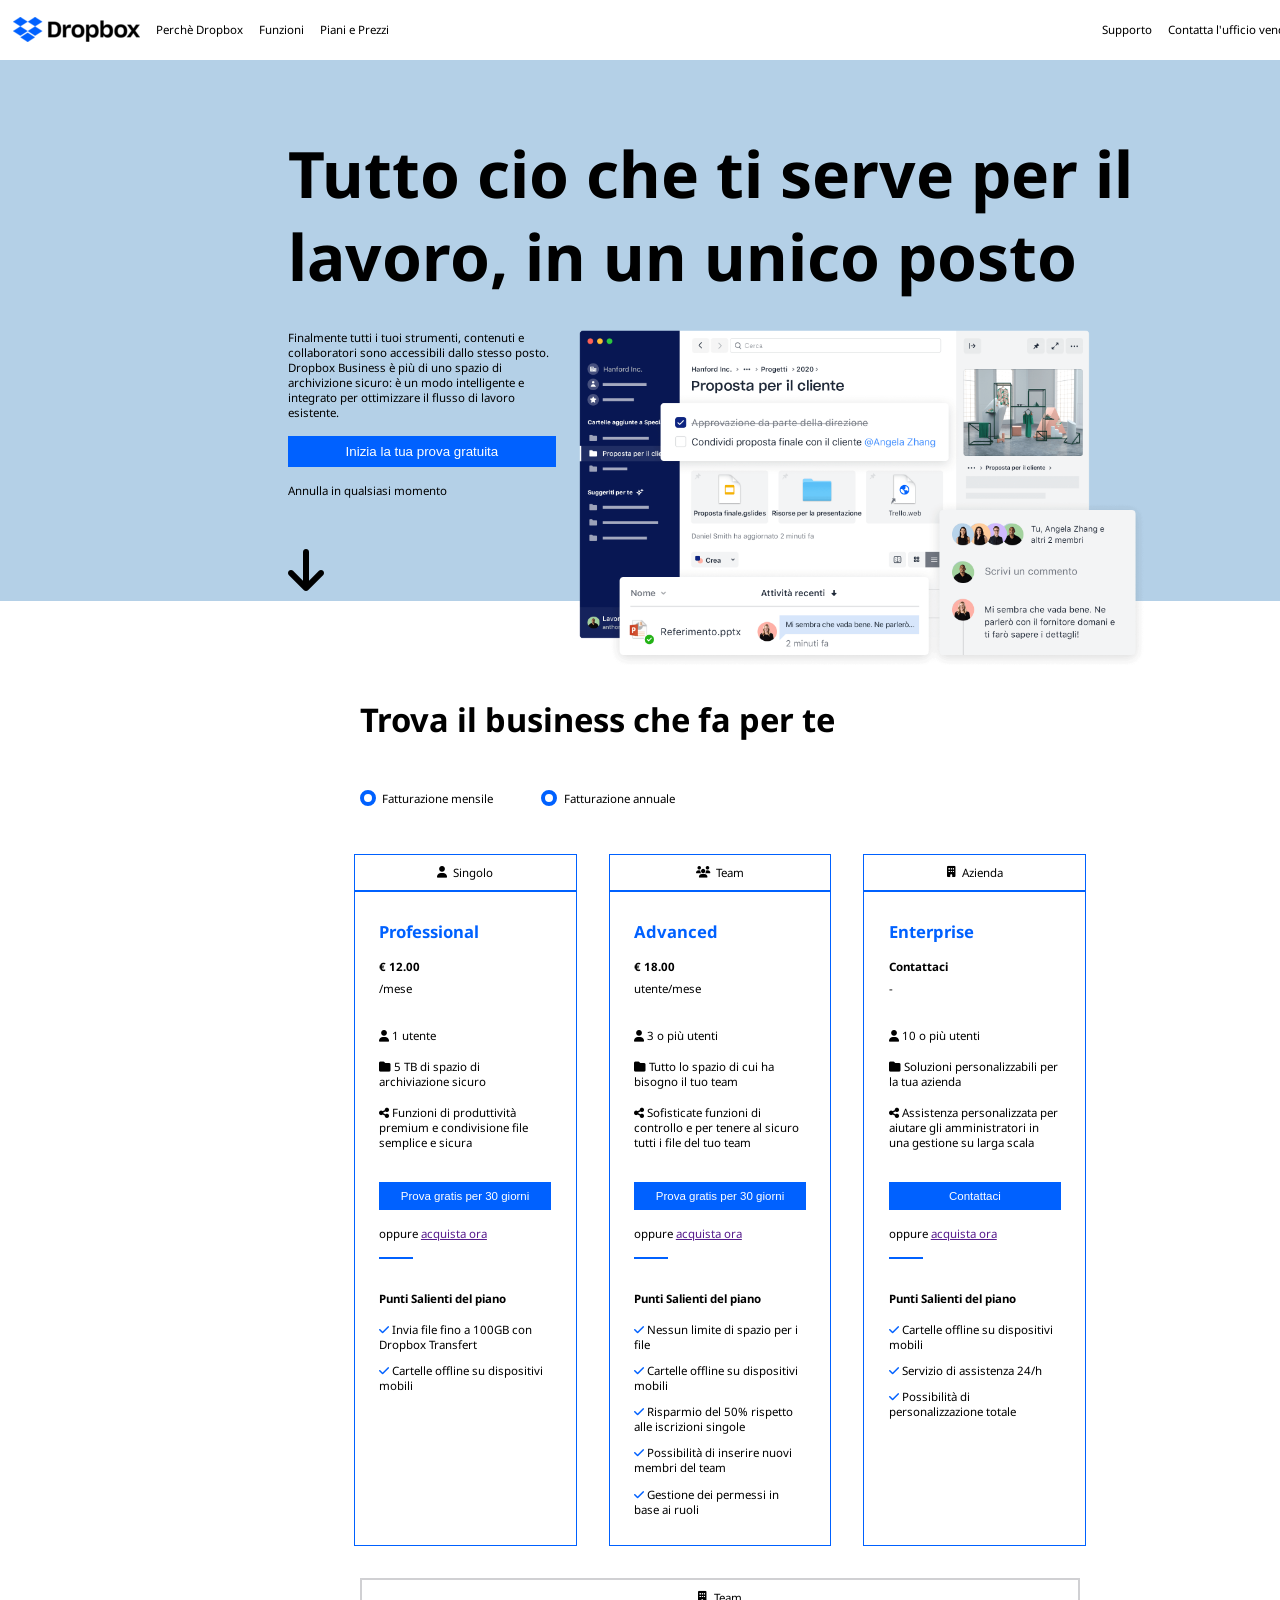
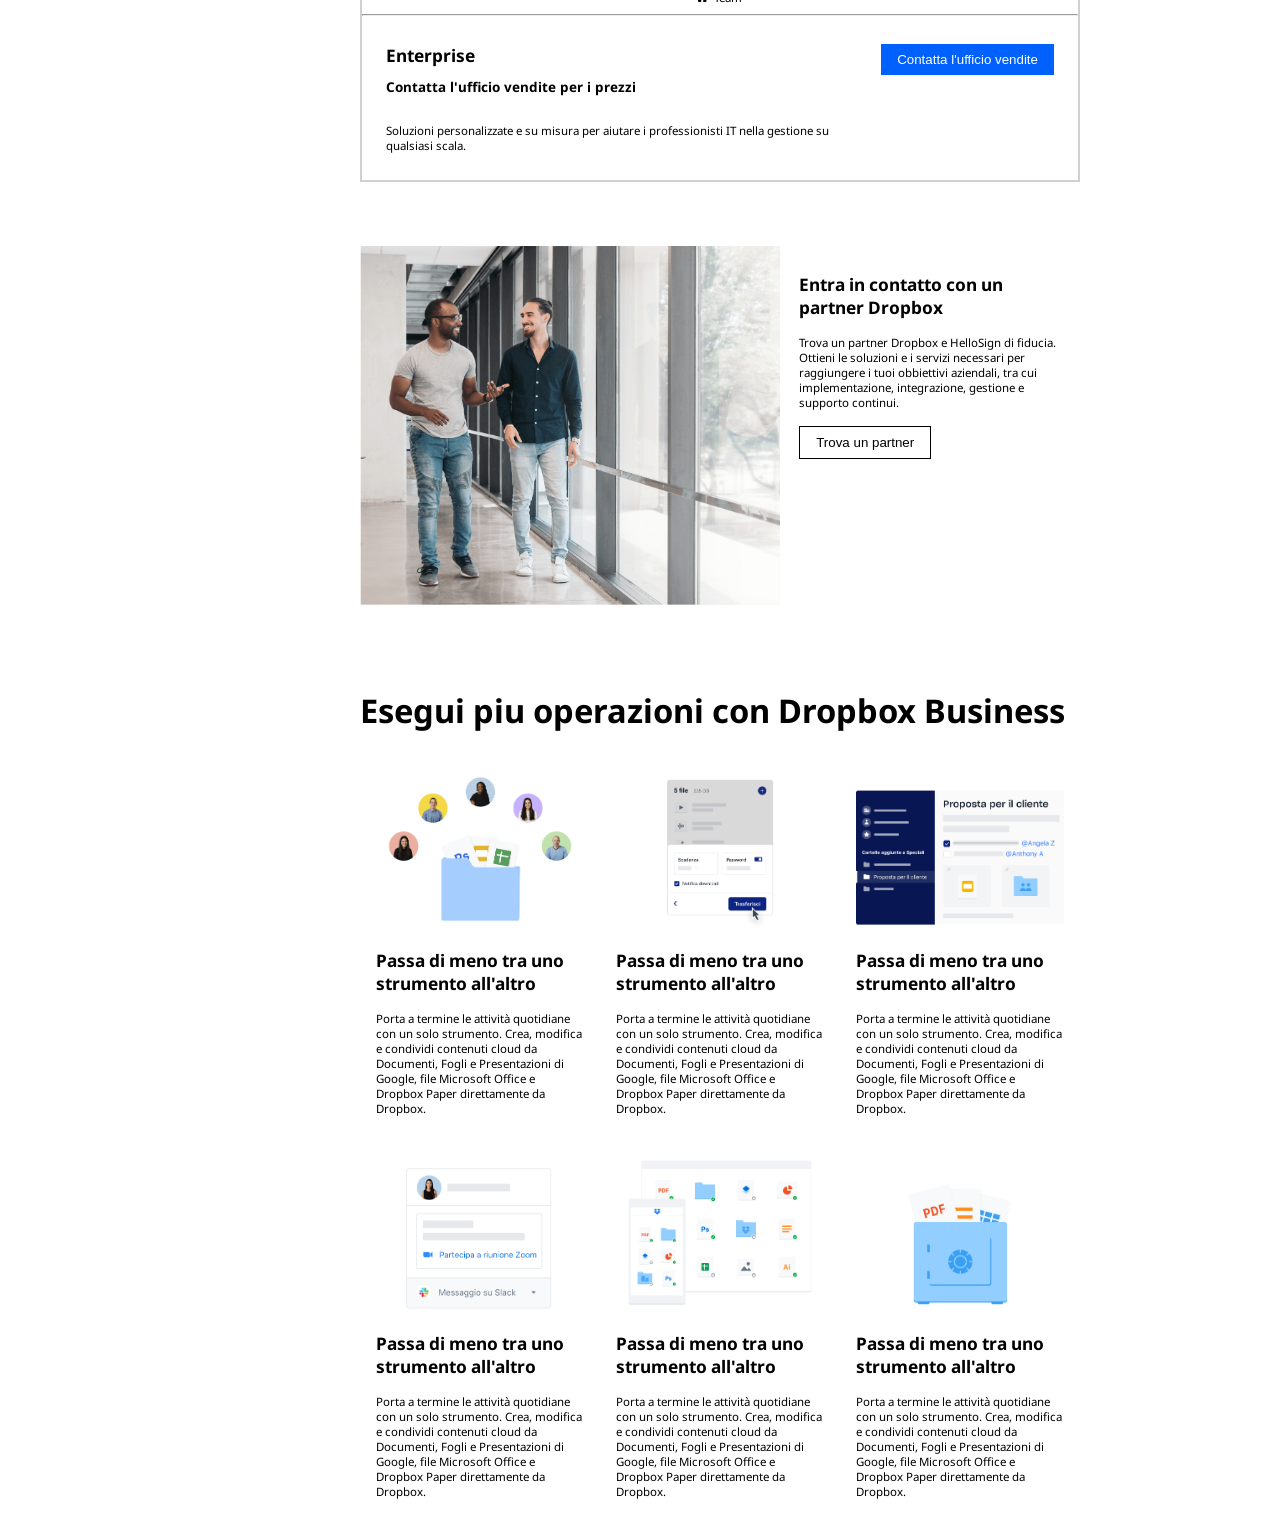
==== index.html @ 6021d9ef "commit finish cards operations" ====
<!DOCTYPE html>
<html lang="en">
<head>
    <meta charset="UTF-8">
    <meta name="viewport" content="width=device-width, initial-scale=1.0">
    <title>Dropbox</title>
    <link rel="stylesheet" href="./css/style.css">
    <link rel="preconnect" href="https://fonts.googleapis.com">
    <link rel="preconnect" href="https://fonts.gstatic.com" crossorigin>
    <link href="https://fonts.googleapis.com/css2?family=Noto+Sans:ital,wght@0,100..900;1,100..900&display=swap" rel="stylesheet">
    <link rel="stylesheet" href="https://cdnjs.cloudflare.com/ajax/libs/font-awesome/6.6.0/css/all.min.css" integrity="sha512-Kc323vGBEqzTmouAECnVceyQqyqdsSiqLQISBL29aUW4U/M7pSPA/gEUZQqv1cwx4OnYxTxve5UMg5GT6L4JJg==" crossorigin="anonymous" referrerpolicy="no-referrer" />
</head>
<body id="debug" class="w-100 font-size">
    <header id="app_header" class="">
        <div class="container d-flex flex-row flex-justify-between py-09ud-08lr">
            <div class="header_left d-flex flex-center-center gap-1rem">
                <img src="./assets/img/logo-small.png" alt="logo" class="">
                <span>Perchè Dropbox</span>
                <span>Funzioni</span>
                <span>Piani e Prezzi</span>
            </div>
            <div class="header_right d-flex flex-center-center gap-1rem">
                <span>Supporto</span>
                <span>Contatta l'ufficio vendite</span>
                <span>accedi</span>
                <button class="button">Inizia</button>
            </div>
        </div>
    </header>
    <main id="app_main" class="d-flex  flex-column flex-center-center">
        <section id="main_intro" class="padding-main-intro d-flex flex-center-center bg-azure">
            <div class="container d-flex flex-column gap-2rem">
                <h1 class="h1_intro">Tutto cio che ti serve per il lavoro, in un unico posto</h1>
                <div class="">
                    <img src="./assets/img/jumbo.png" alt="Proposta per il cliente" class="img_intro_width img_intro_float">
                    <div class="d-flex flex-column gap-1rem">
                        <p>Finalmente tutti i tuoi strumenti, contenuti e collaboratori sono accessibili dallo stesso posto. Dropbox Business è più di uno spazio di archivizione sicuro: è un modo intelligente e integrato per ottimizzare il flusso di lavoro esistente.</p>
                        <button class="button">Inizia la tua prova gratuita</button>
                        <span>Annulla in qualsiasi momento</span>
                        <i class="fa-solid fa-arrow-down arrow_intro margin-top-2rem"></i>
                    </div>
                </div>
            </div>
        </section>
        <section class="w-50 d-flex flex-justify-start">
            <div class="w-100 container margin-top-6rem">
                <h1 class="h1_big">Trova il business che fa per te</h1>
                <span class="radiobuttons d-flex flex-row gap-3rem margin-top-3rem margin-bottom-3rem">
                    <span class="d-flex flex-center-center gap-04rem">
                        <input type="radio" name="fatturazione" value="mensile" class="radiobutton">
                        <span>Fatturazione mensile</span>
                    </span>
                    <span class="d-flex flex-center-center gap-04rem">
                        <input type="radio" name="fatturazione" value="annuale" class="radiobutton">
                        <span>Fatturazione annuale</span>
                    </span>
                </span>
                <div id="your_plan">
                    <div class="container">
                        <div class="row d-flex flex-row flex-wrap m--1lr">
                            <!--//FIRST CARD -->
                            <div class="col-4 card d-flex flex-column py-lr-1rem">
                                <div class="border-1-blue h-100">
                                    <span class="d-flex flex-center-center gap-04rem py-06-ud">
                                        <i class="fa-solid fa-user"></i>
                                        <span>Singolo</span>
                                    </span>
                                    <hr class="border-1-blue">
                                    <div class="py_card_2sect d-flex flex-column gap-1rem">
                                        <h1 class="h1_card">Professional</h1>
                                        <div class="price d-flex flex-column gap-04rem">
                                            <span><strong>&euro; 12.00</strong></span>
                                            <span>/mese</span>
                                        </div>
                                        <div class="d-flex flex-column gap-1rem py-tb-1">
                                            <p><i class="fa-solid fa-user"></i> 1 utente</p>
                                            <p><i class="fa-solid fa-folder"></i> 5 TB di spazio di archiviazione sicuro</p>
                                            <p><i class="fa-solid fa-share-nodes"></i> Funzioni di produttività premium e condivisione file semplice e sicura</p>
                                        </div>
                                        <button class="button">Prova gratis per 30 giorni</button>
                                        <span>oppure <a href="">acquista ora</a></span>
                                        <hr class="hr_little border-1-blue">
                                        <h3 class="py-t-1">Punti Salienti del piano</h3>
                                        <ul class="list_cards d-flex flex-column gap-07">
                                            <li><i class="fa-solid fa-check color-blue"></i> Invia file fino a 100GB con Dropbox Transfert</li>
                                            <li><i class="fa-solid fa-check color-blue"></i> Cartelle offline su dispositivi mobili</li>
                                        </ul>
                                    </div>
                                </div>
                            </div>
                            
                            <!--//SECOND CARD -->
                            <div class="col-4 card d-flex flex-column py-lr-1rem">
                                <div class="border-1-blue h-100">
                                    <span class="d-flex flex-center-center gap-04rem py-06-ud">
                                        <i class="fa-solid fa-users"></i>
                                        <span>Team</span>
                                    </span>
                                    <hr class="border-1-blue">
                                    <div class="py_card_2sect d-flex flex-column gap-1rem">
                                        <h1 class="h1_card">Advanced</h1>
                                        <div class="price d-flex flex-column gap-04rem">
                                            <span><strong>&euro; 18.00</strong></span>
                                            <span>utente/mese</span>
                                        </div>
                                        <div class="d-flex flex-column gap-1rem py-tb-1">
                                            <p><i class="fa-solid fa-user"></i> 3 o più utenti</p>
                                            <p><i class="fa-solid fa-folder"></i> Tutto lo spazio di cui ha bisogno il tuo team</p>
                                            <p><i class="fa-solid fa-share-nodes"></i> Sofisticate funzioni di controllo e per tenere al sicuro tutti i file del tuo team</p>
                                        </div>
                                        <button class="button">Prova gratis per 30 giorni</button>
                                        <span>oppure <a href="">acquista ora</a></span>
                                        <hr class="hr_little border-1-blue">
                                        <h3 class="py-t-1">Punti Salienti del piano</h3>
                                        <ul class="list_cards d-flex flex-column gap-07">
                                            <li><i class="fa-solid fa-check color-blue"></i> Nessun limite di spazio per i file</li>
                                            <li><i class="fa-solid fa-check color-blue"></i> Cartelle offline su dispositivi mobili</li>
                                            <li><i class="fa-solid fa-check color-blue"></i> Risparmio del 50% rispetto alle iscrizioni singole</li>
                                            <li><i class="fa-solid fa-check color-blue"></i> Possibilità di inserire nuovi membri del team</li>
                                            <li><i class="fa-solid fa-check color-blue"></i> Gestione dei permessi in base ai ruoli</li>
                                        </ul>
                                    </div>
                                </div>
                            </div>

                            <!--//THIRD CARD -->
                            <div class="col-4 card d-flex flex-column py-lr-1rem">
                                <div class="border-1-blue h-100">
                                    <span class="d-flex flex-center-center gap-04rem py-06-ud">
                                        <i class="fa-solid fa-building"></i>
                                        <span>Azienda</span>
                                    </span>
                                    <hr class="border-1-blue">
                                    <div class="py_card_2sect d-flex flex-column gap-1rem">
                                        <h1 class="h1_card">Enterprise</h1>
                                        <div class="price d-flex flex-column gap-04rem">
                                            <span><strong>Contattaci</strong></span>
                                            <span>-</span>
                                        </div>
                                        <div class="d-flex flex-column gap-1rem py-tb-1">
                                            <p><i class="fa-solid fa-user"></i> 10 o più utenti</p>
                                            <p><i class="fa-solid fa-folder"></i> Soluzioni personalizzabili per la tua azienda</p>
                                            <p><i class="fa-solid fa-share-nodes"></i> Assistenza personalizzata per aiutare gli amministratori in una gestione su larga scala</p>
                                        </div>
                                        <button class="button">Contattaci</button>
                                        <span>oppure <a href="">acquista ora</a></span>
                                        <hr class="hr_little border-1-blue">
                                        <h3 class="py-t-1">Punti Salienti del piano</h3>
                                        <ul class="list_cards d-flex flex-column gap-07">
                                            <li><i class="fa-solid fa-check color-blue"></i> Cartelle offline su dispositivi mobili</li>
                                            <li><i class="fa-solid fa-check color-blue"></i> Servizio di assistenza 24/h</li>
                                            <li><i class="fa-solid fa-check color-blue"></i> Possibilità di personalizzazione totale</li>
                                        </ul>
                                    </div>
                                </div>
                            </div>
                        </div>
                    </div>
                </div>

                <div class="container margin-top-2rem">
                    <div class="col-12 d-flex flex-column border-1-gray">
                        <span class="d-flex flex-center-center gap-04rem py-06-ud">
                            <i class="fa-solid fa-building"></i>
                            <span>Team</span>
                        </span>
                        <hr>
                        <div class="d-flex flex-row py-tb-1_7">
                            <div class="col-8 d-flex flex-column gap-07 py-l-1_5">
                                <h1>Enterprise</h1>
                                <h3>Contatta l'ufficio vendite per i prezzi</h3>
                                <p class="py-t-1">Soluzioni personalizzate e su misura per aiutare i professionisti IT nella gestione su qualsiasi scala.</p>
                            </div>
                            <div class="col-4 position-relative">
                                <button class="button position-absolute right-1_5">Contatta l'ufficio vendite</button>
                            </div>
                        </div>
                    </div>

                    <div class="col-12 d-flex flex-row margin-top-4rem">
                        <div class="col-7">
                            <img src="./assets/img/partner.png" alt="partner" class="">
                        </div>
                        <div class="col-5 partner_dropbox d-flex flex-column gap-1rem">
                            <h1>Entra in contatto con un partner Dropbox</h1>
                            <p>Trova un partner Dropbox e HelloSign di fiducia. Ottieni le soluzioni e i servizi necessari per raggiungere i tuoi obbiettivi aziendali, tra cui implementazione, integrazione, gestione e supporto continui.</p>
                            <span><button class="button2">Trova un partner</button></span>
                        </div>
                    </div>
                    <div class="col-12 m-t-5">
                        <h1 class="col-12 py-b-1 h1_big">Esegui piu operazioni con Dropbox Business</h1>
                        <div class="row d-flex flex-row flex-wrap">
                            <div class="card_operations col-4 d-flex flex-column gap-1rem">
                                <img src="./assets/img/business-feature-switching-tools.png" alt="Business Tools">
                                <h1>Passa di meno tra uno strumento all'altro</h1>
                                <p>
                                    Porta a termine le attività quotidiane con un solo strumento. Crea, modifica e condividi contenuti cloud da Documenti, Fogli e Presentazioni di Google, file Microsoft Office e Dropbox Paper direttamente da Dropbox.
                                </p>
                            </div>
                            <div class="card_operations col-4 d-flex flex-column gap-1rem">
                                <img src="./assets/img/business-feature-send-files-it.png" alt="Business Files">
                                <h1>Passa di meno tra uno strumento all'altro</h1>
                                <p>
                                    Porta a termine le attività quotidiane con un solo strumento. Crea, modifica e condividi contenuti cloud da Documenti, Fogli e Presentazioni di Google, file Microsoft Office e Dropbox Paper direttamente da Dropbox.
                                </p>
                            </div>
                            <div class="card_operations col-4 d-flex flex-column gap-1rem">
                                <img src="./assets/img/business-feature-coordinate-it.png" alt="Business Coordinate">
                                <h1>Passa di meno tra uno strumento all'altro</h1>
                                <p>
                                    Porta a termine le attività quotidiane con un solo strumento. Crea, modifica e condividi contenuti cloud da Documenti, Fogli e Presentazioni di Google, file Microsoft Office e Dropbox Paper direttamente da Dropbox.
                                </p>
                            </div>
                            <div class="card_operations col-4 d-flex flex-column gap-1rem">
                                <img src="./assets/img/business-feature-integrations-it.png" alt="Business Integration">
                                <h1>Passa di meno tra uno strumento all'altro</h1>
                                <p>
                                    Porta a termine le attività quotidiane con un solo strumento. Crea, modifica e condividi contenuti cloud da Documenti, Fogli e Presentazioni di Google, file Microsoft Office e Dropbox Paper direttamente da Dropbox.
                                </p>
                            </div>
                            <div class="card_operations col-4 d-flex flex-column gap-1rem">
                                <img src="./assets/img/business-feature-multi-device.png" alt="Business Multi-Device">
                                <h1>Passa di meno tra uno strumento all'altro</h1>
                                <p>
                                    Porta a termine le attività quotidiane con un solo strumento. Crea, modifica e condividi contenuti cloud da Documenti, Fogli e Presentazioni di Google, file Microsoft Office e Dropbox Paper direttamente da Dropbox.
                                </p>
                            </div>
                            <div class="card_operations col-4 d-flex flex-column gap-1rem">
                                <img src="./assets/img/business-feature-security.png" alt="Business Security">
                                <h1>Passa di meno tra uno strumento all'altro</h1>
                                <p>
                                    Porta a termine le attività quotidiane con un solo strumento. Crea, modifica e condividi contenuti cloud da Documenti, Fogli e Presentazioni di Google, file Microsoft Office e Dropbox Paper direttamente da Dropbox.
                                </p>
                            </div>



                        </div>
                    </div>

                </div>
            </div>
        </section>

    </main>
    <footer></footer>
</body>
</html>
---- css/style.css ----
*{
    padding: 0;
    margin: 0;
    box-sizing: border-box;
}

:root{
    --white: #ffffff;
    --black: #000;
    --gray: #d0d0d3;
    --blue-strong: #0061ff;
    --azure: #b4d0e7;
    --green_img: #a2d39b;
    --blue_img: #0093ce;
    --brown_img: #61082b;
    --red_img: #ff1c1c;
    --gray_img: #f5f5f5;
    --red2_img: #d5001f;
    --blue_img2: #0d2481;
    --blue3_img: #b4d0e7;
    --yellow_img: #ffd830;
}

/* #debug *{
    border: 1px dashed black;
} */

body{
    font-family: "Noto Sans","Roboto", Arial, Helvetica, sans-serif;
    min-width: 1440px;
}

img{max-width: 100%;}

.position-relative{position: relative;}
.position-absolute{position: absolute;}
.right-1_5{right: 1.5rem;}

.font-size{font-size: 11.5px;}

.border-light{border: 1px solid var(--gray_img)}

.h-100{height: 100%;}

.display-inline{display: inline-block;}
.d-flex{display: flex;}
.flex-align-center{align-items: center;}
.flex-justify-center{justify-content: center;}
.flex-center-center{
    align-items: center;
    justify-content: center;
}
.flex-column{flex-direction: column;}
.flex-row{flex-direction: row;}
.flex-justify-start{justify-content: start;}
.flex-justify-end{justify-content: end;}
.flex-justify-between{justify-content: space-between;}
.flex-justify-around{justify-content: space-around;}
.flex-wrap{flex-wrap: wrap;}

.bg-azure{background-color: var(--azure);}
.bg-black{background-color: var(--black);}
.color-blue{color: var(--blue-strong);}


.col-1{width: calc((100%/12)*1);}
.col-2{width: calc((100%/12)*2);}
.col-3{width: calc((100%/12)*3);}
.col-4{width: calc((100%/12)*4);}
.col-5{width: calc((100%/12)*5);}
.col-6{width: calc((100%/12)*6);}
.col-7{width: calc((100%/12)*7);}
.col-8{width: calc((100%/12)*8);}
.col-9{width: calc((100%/12)*9);}
.col-10{width: calc((100%/12)*10);}
.col-11{width: calc((100%/12)*11);}
.col-12{width: calc((100%/12)*12);}

.w-100{width: 100%;}
.w-80{width: 80%;}
.w-70{width: 70%;}
.w-60{width: 60%;}
.w-50{width: 50%}
.w-40{width: 40%;}

.gap-02rem{gap: 0.2rem;}
.gap-04rem{gap: 0.4rem;}
.gap-07{gap: 0.7rem;}
.gap-1rem{gap: 1rem;}
.gap-1_4{gap: 1.4rem;}
.gap-2rem{gap: 2rem;}
.gap-3rem{gap: 3rem;}

.margin-top-2rem{margin-top: 2rem;}
.margin-top-3rem{margin-top: 3rem;}
.margin-top-4rem{margin-top: 4rem;}
.m-t-5{margin-top: 5rem;}
.margin-top-6rem{margin-top: 6rem;}
.margin-test{margin: 0 -1rem;}
.margin-bottom-3rem{margin-bottom: 3rem;}
.m--1lr{ margin: 0rem -1.4rem;}

.py-09ud-08lr{
    padding: 0.9rem 0.8rem;
}
.padding-main-intro{ padding: 5% 20% 0% 20%;}
.padding-main{padding: 0% 15% 0 15%;}
.py-06-ud{padding: 0.6rem 0rem;}
.py-tb-1_7{padding: 1.7rem 0;}
.py-l-1_5{padding: 0 0 0 1.5rem;}

.py-tb-1{padding: 1rem 0rem 1rem 0rem;}
.py-t-1{padding: 1rem 0 0 0;}
.py-lr-1rem{padding: 0rem 1rem;}
.py-b-2{padding: 0 0 2rem 0;}
.py-b-1{padding: 0 0 1rem 0;}


.border-1-blue{border: 1px solid var(--blue-strong);}
.border-1-gray{border: 2px solid var(--gray);}

.min-h-300{min-height: 300px;background-color: #ff1c1c;}

.button{
    background-color: var(--blue-strong);
    color: var(--white);
    border: none;  /* //TOGLIE UN BORDO GRIGIO CHE NON RICORDO DA COSA DERIVA!! */
    border-radius: 0rem;
    padding: 0.5rem 1rem;
}
.button:hover{opacity: 0.7;}
.button2{
    color: var(--black);
    background-color: var(--white);
    border: 1px solid var(--black);
    padding: 0.5rem 1rem;
}

#app_main{
    
    .h1_intro{
        font-size: 4rem;
        line-height: 5.2rem;
    }
    .img_intro_width{width: 69%;}
    .img_intro_float{
        float: right;
        margin: 0rem -0.0rem -4rem 0rem;
    }
    .arrow_intro{font-size: 3rem;}
    /* //finish intro */
    #your_plan *{
        font-size: 11.5px; 
        .h1_card{color: var(--blue-strong); font-size: 1.04rem;}
        .list_cards{list-style-type: none;}
        hr{background-color: var(--blue-strong);}

    }
    .radiobutton{border:2px solid var(--blue-strong)}
    input[type="radio"].radiobutton{
        appearance: none;
        width: 1rem;
        height: 1rem;
        border: 0.28rem solid var(--blue-strong);
        border-radius: 50%;
        background-color: var(--white);
    }
    .h1_big{font-size: 2.04rem;}
    /* [class^="col-"]{min-height: 300px; } */
    .py_card_2sect{padding: 13% 11%;}  
    .hr_little{width: 20%;}
    /* //finish cards */
    .partner_dropbox{
        padding: 1.7rem 1.2rem;
    }
    .card_operations{ padding: 1rem 1rem; }



}
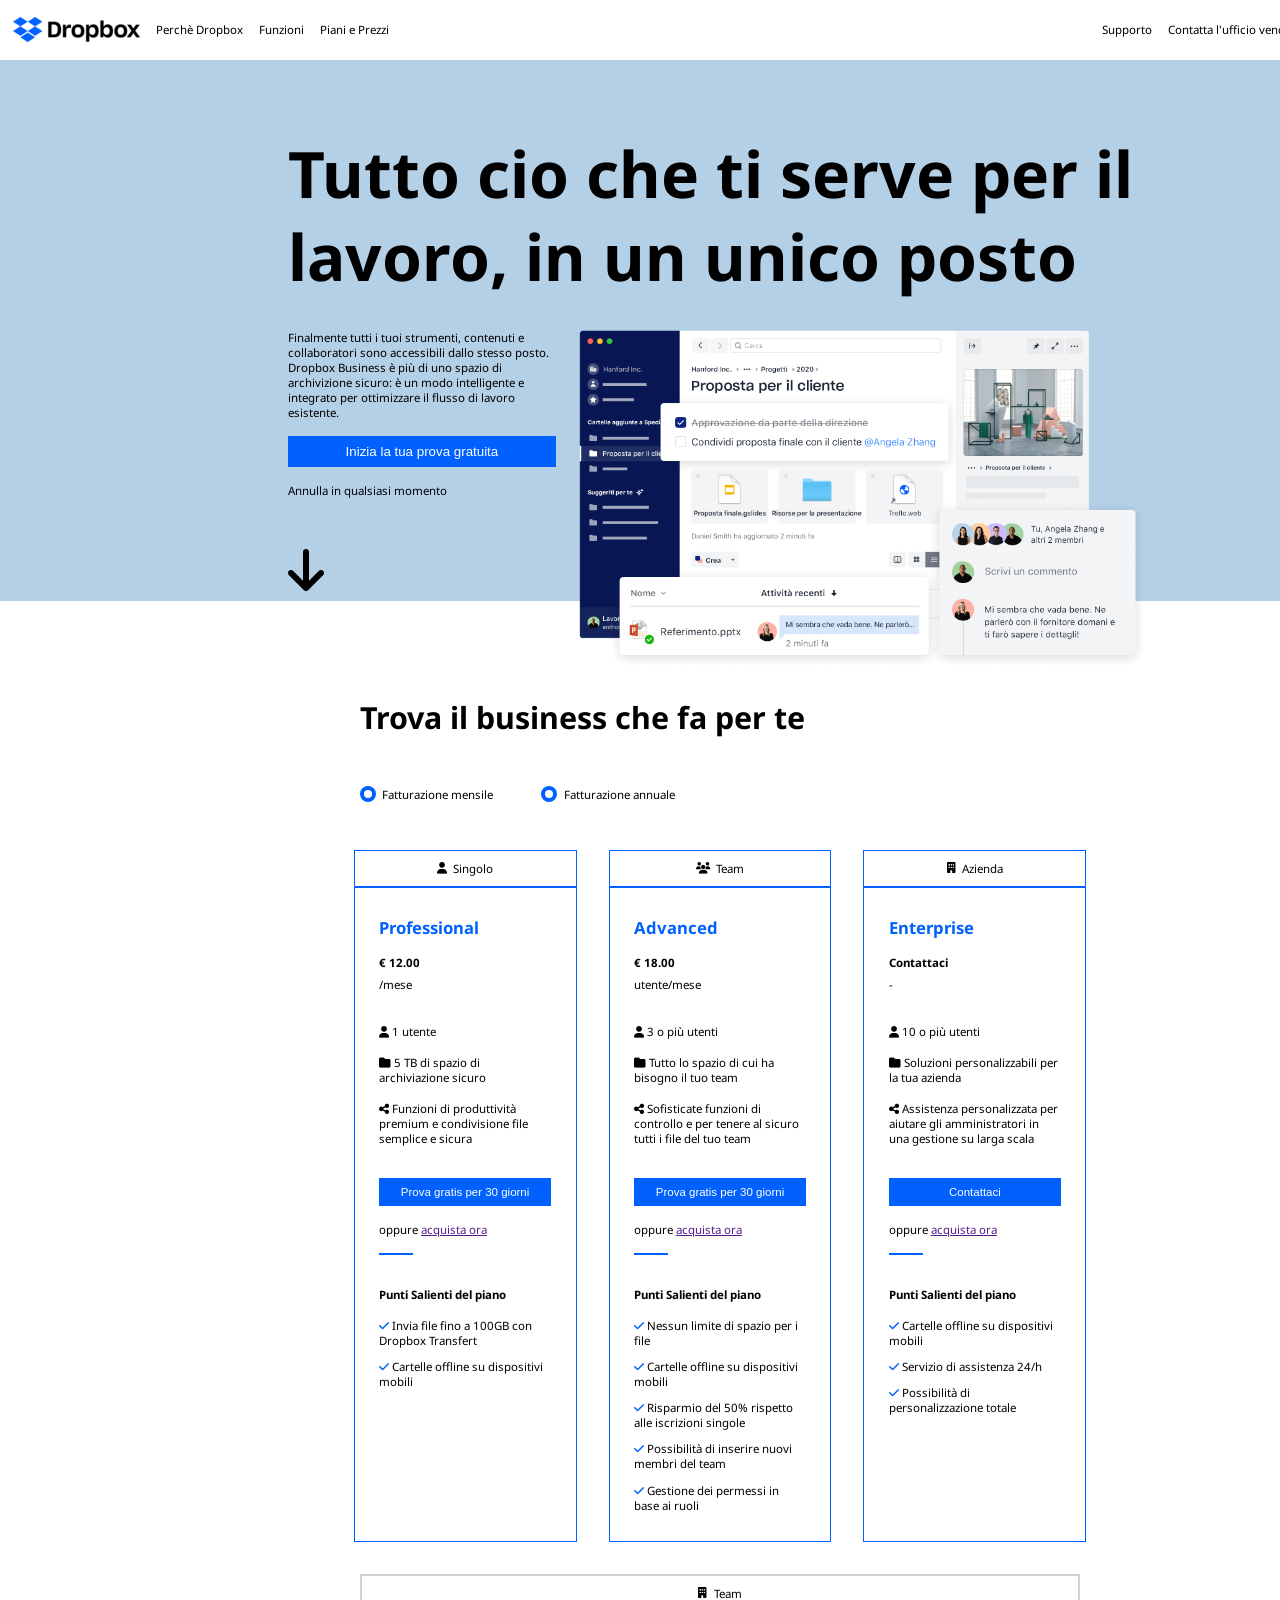
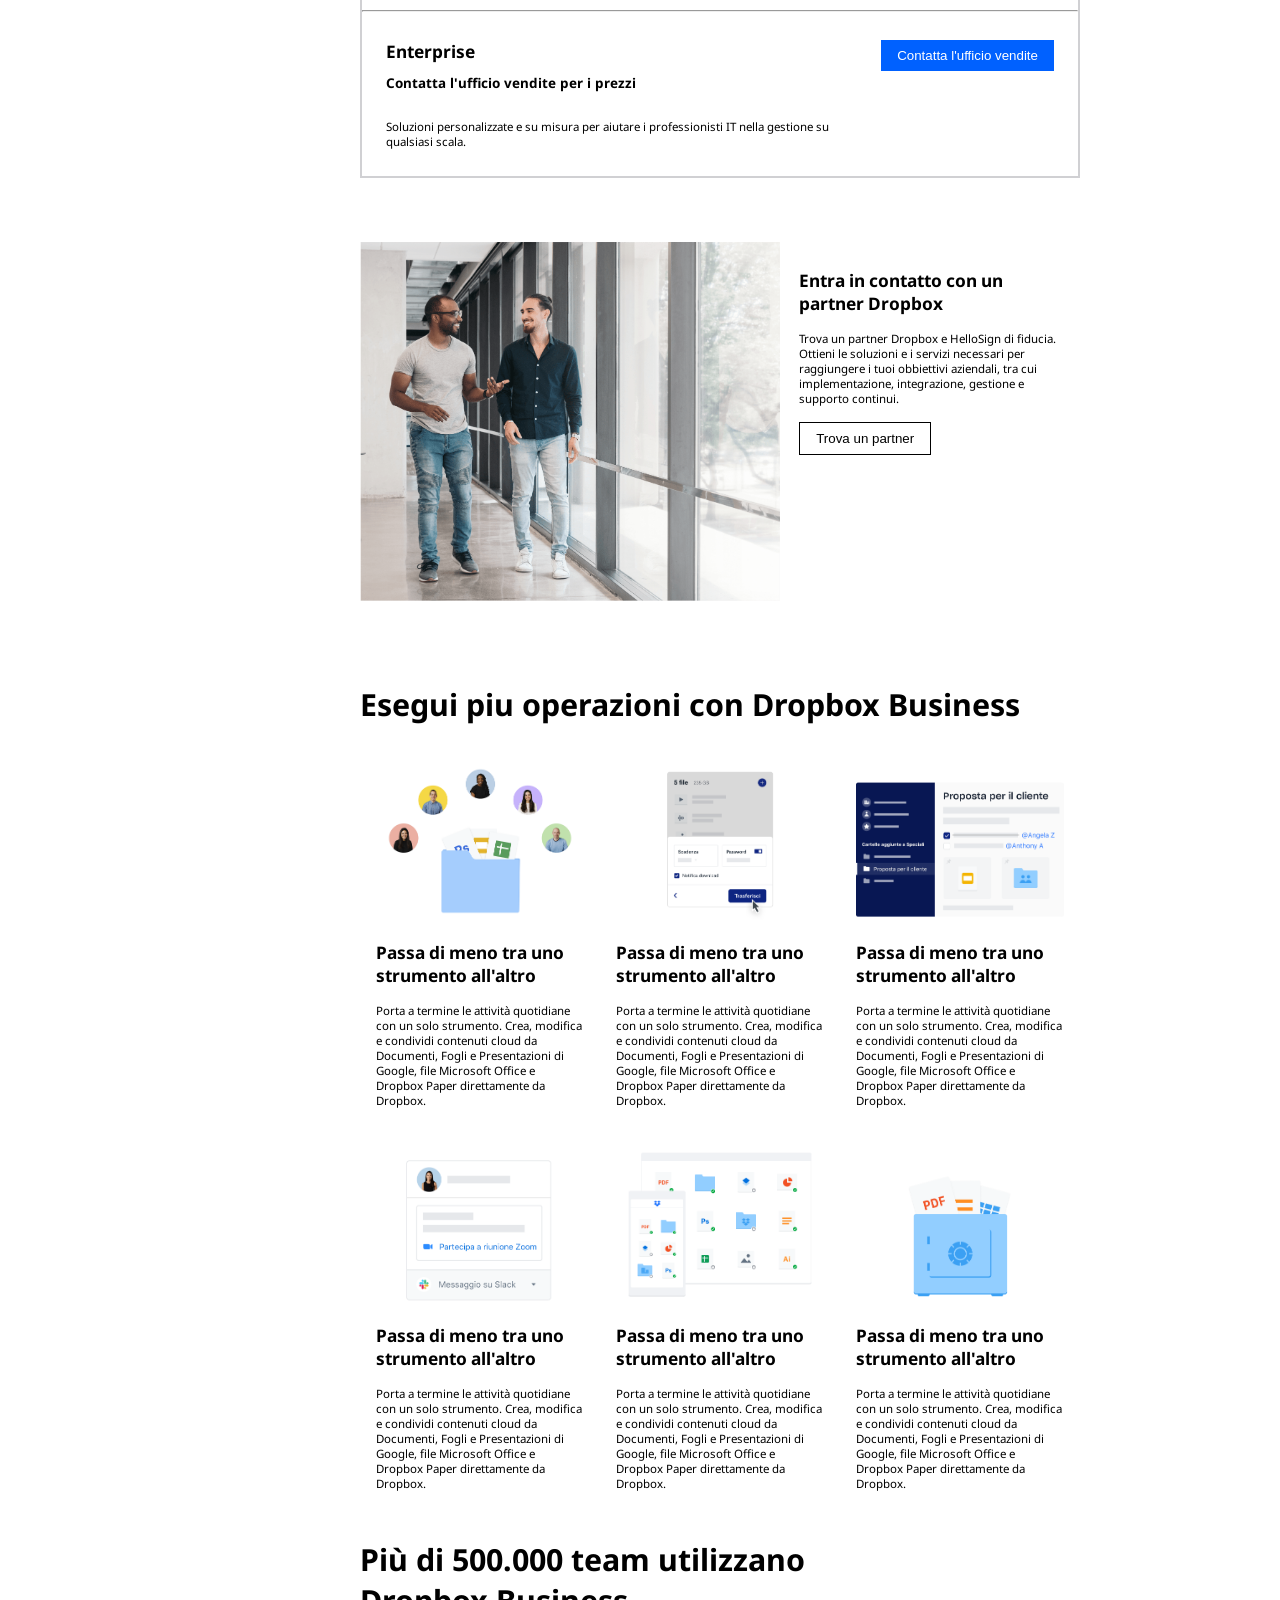
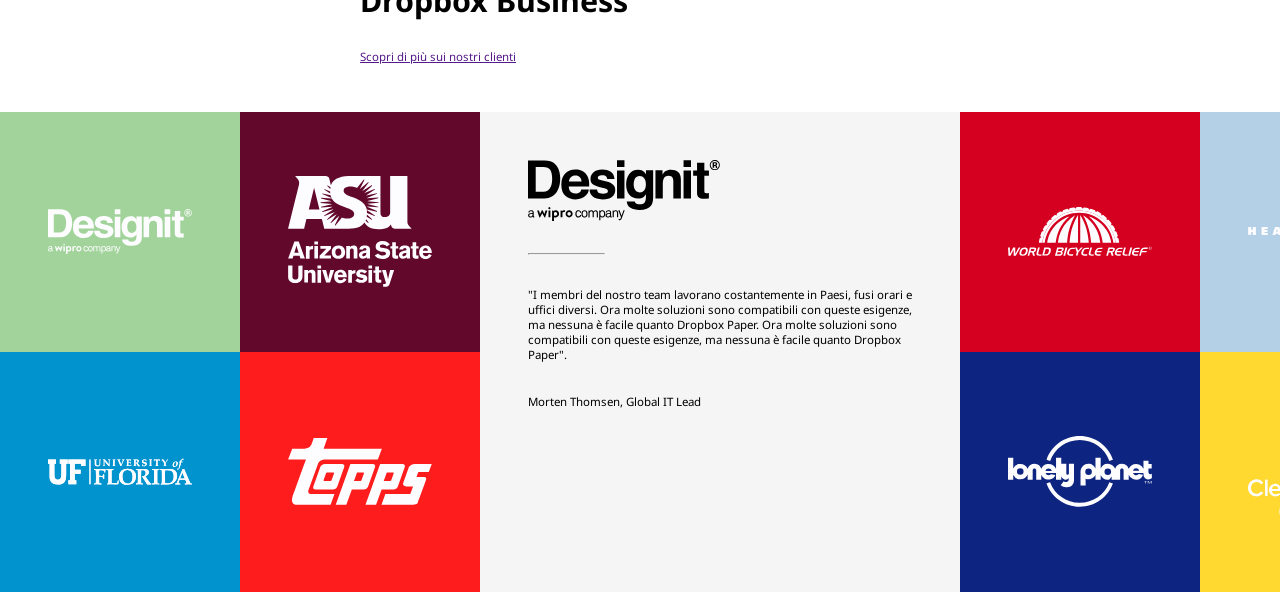
==== commit 92a4aadf: "commit finish cards universities" ====
--- a/index.html
+++ b/index.html
@@ -232,12 +232,54 @@
                                     Porta a termine le attività quotidiane con un solo strumento. Crea, modifica e condividi contenuti cloud da Documenti, Fogli e Presentazioni di Google, file Microsoft Office e Dropbox Paper direttamente da Dropbox.
                                 </p>
                             </div>
-
-
-
-                        </div>
-                    </div>
-
+                        </div>
+                    </div>
+                    <div class="col-8 margin-top-2rem margin-bottom-3rem d-flex flex-column gap-07">
+                        <h1 class="h1_big py-b-1">Più di 500.000 team utilizzano Dropbox Business</h1>
+                        <a href="">Scopri di più sui nostri clienti</a>
+                    </div>
+                </div>
+            </div>
+        </section>
+        <section class="w-100">
+            <div class="container col-12">
+                <div class="row d-flex flex-row flex-wrap">
+                    <div class="card col-4 d-flex flex-row flex-wrap">
+                        <div class="col-6 cube bg-img-green d-flex flex-center-center">
+                            <img src="./assets/img/designit.svg" alt="Designit">
+                        </div>
+                        <div class="col-6 cube bg-img-brown d-flex flex-center-center">
+                            <img src="./assets/img/arizona_state_university.svg" alt="Arizona State University">
+                        </div>
+                        <div class="col-6 cube bg-img-blue d-flex flex-center-center">
+                            <img src="./assets/img/university_of_florida.svg" alt="University of Florida">
+                        </div>
+                        <div class="col-6 cube bg-img-red d-flex flex-center-center">
+                            <img src="./assets/img/topps.svg" alt="Topps">
+                        </div>
+                    </div>
+                    <div class="card col-4 d-flex flex-column py-3 gap-2rem bg-img-gray">
+                        <img src="./assets/img/designit.svg" alt="Designit" class="cube_img_center">
+                        <hr class="hr_little">
+                        <p>
+                            "I membri del nostro team lavorano costantemente in Paesi, fusi orari e uffici diversi. Ora molte soluzioni sono compatibili con queste esigenze, ma nessuna è facile quanto Dropbox Paper. Ora molte soluzioni sono compatibili con queste esigenze, ma nessuna è facile quanto Dropbox Paper".
+                        </p>
+                        <span>Morten Thomsen, Global IT Lead</span>
+                    </div>
+                    <div class="card col-4 d-flex flex-row flex-wrap">
+                        <div class="col-6 cube bg-img-red2 d-flex flex-center-center">
+                            <img src="./assets/img/world_bicycle_relief.svg" alt="World Bicycle Relief">
+                        </div>
+                        <div class="col-6 cube bg-img-azure d-flex flex-center-center">
+                            <img src="./assets/img/hearst_corp.svg" alt="Hearst Corporation">
+                        </div>
+                        <div class="col-6 cube bg-img-blue2 d-flex flex-center-center">
+                            <img src="./assets/img/lonely_planet.svg" alt="Lonely Planet">
+                        </div>
+                        <div class="col-6 cube bg-img-yellow d-flex flex-center-center">
+                            <img src="./assets/img/clear_channel.svg" alt="Clear Channel">
+                        </div>
+                    </div>
                 </div>
             </div>
         </section>
--- a/css/style.css
+++ b/css/style.css
@@ -20,6 +20,15 @@
     --blue3_img: #b4d0e7;
     --yellow_img: #ffd830;
 }
+.bg-img-green{background-color: var(--green_img);}
+.bg-img-blue{background-color: var(--blue_img);}
+.bg-img-brown{background-color: var(--brown_img);}
+.bg-img-red{background-color: var(--red_img);}
+.bg-img-gray{background-color: var(--gray_img);}
+.bg-img-red2{background-color: var(--red2_img);}
+.bg-img-blue2{background-color: var(--blue_img2);}
+.bg-img-azure{background-color: var(--blue3_img);}
+.bg-img-yellow{background-color: var(--yellow_img);}
 
 /* #debug *{
     border: 1px dashed black;
@@ -31,6 +40,9 @@
 }
 
 img{max-width: 100%;}
+
+.min-h-300{min-height: 300px;background-color: #ff1c1c;}
+
 
 .position-relative{position: relative;}
 .position-absolute{position: absolute;}
@@ -61,7 +73,7 @@
 .bg-azure{background-color: var(--azure);}
 .bg-black{background-color: var(--black);}
 .color-blue{color: var(--blue-strong);}
-
+.c-white{color: white}
 
 .col-1{width: calc((100%/12)*1);}
 .col-2{width: calc((100%/12)*2);}
@@ -103,6 +115,7 @@
 .py-09ud-08lr{
     padding: 0.9rem 0.8rem;
 }
+.py-3{padding: 3rem;}
 .padding-main-intro{ padding: 5% 20% 0% 20%;}
 .padding-main{padding: 0% 15% 0 15%;}
 .py-06-ud{padding: 0.6rem 0rem;}
@@ -119,7 +132,6 @@
 .border-1-blue{border: 1px solid var(--blue-strong);}
 .border-1-gray{border: 2px solid var(--gray);}
 
-.min-h-300{min-height: 300px;background-color: #ff1c1c;}
 
 .button{
     background-color: var(--blue-strong);
@@ -165,7 +177,7 @@
         border-radius: 50%;
         background-color: var(--white);
     }
-    .h1_big{font-size: 2.04rem;}
+    .h1_big{font-size: 1.90rem;}
     /* [class^="col-"]{min-height: 300px; } */
     .py_card_2sect{padding: 13% 11%;}  
     .hr_little{width: 20%;}
@@ -174,8 +186,8 @@
         padding: 1.7rem 1.2rem;
     }
     .card_operations{ padding: 1rem 1rem; }
-
-
-
+    .cube{aspect-ratio:1/1;}
+    .cube img{width: 60% ;filter: invert(100%) sepia(100%) saturate(100%) hue-rotate(180deg);}
+    .cube_img_center{width: 50%;}
 }
 
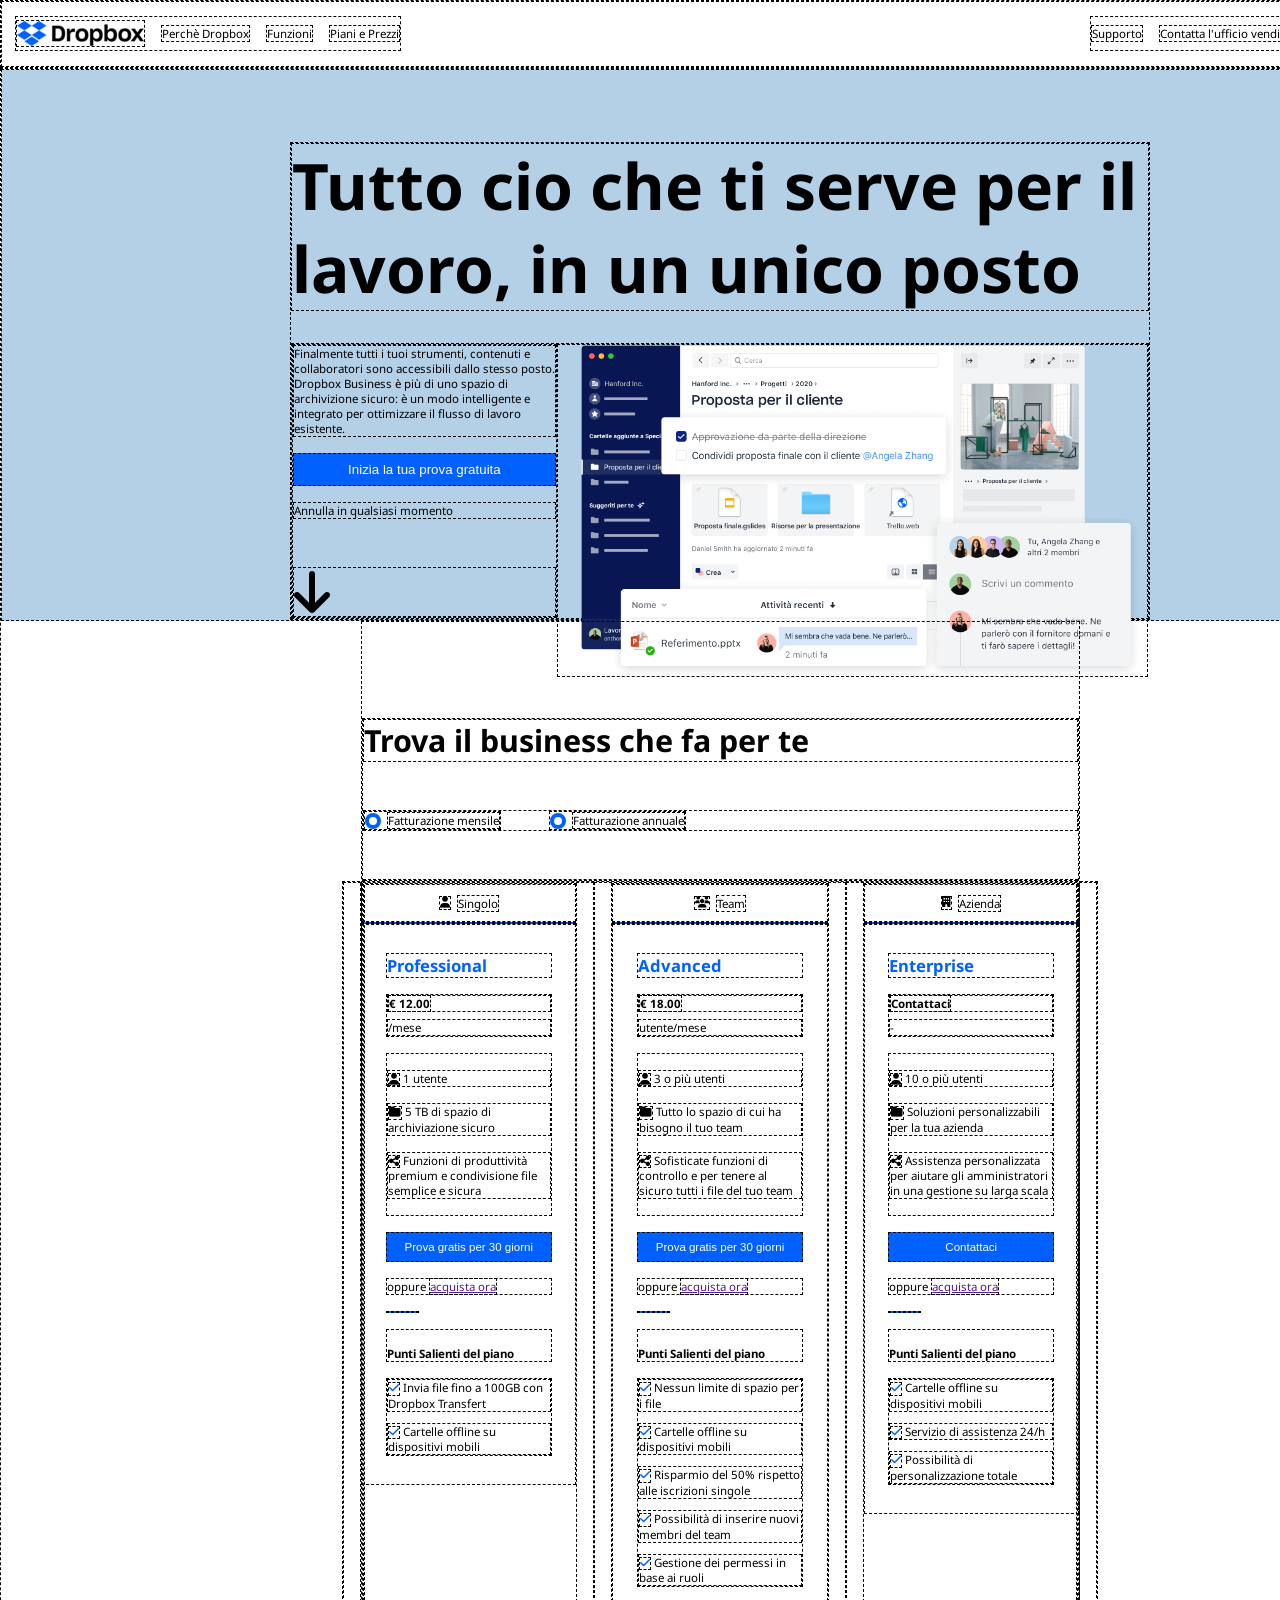
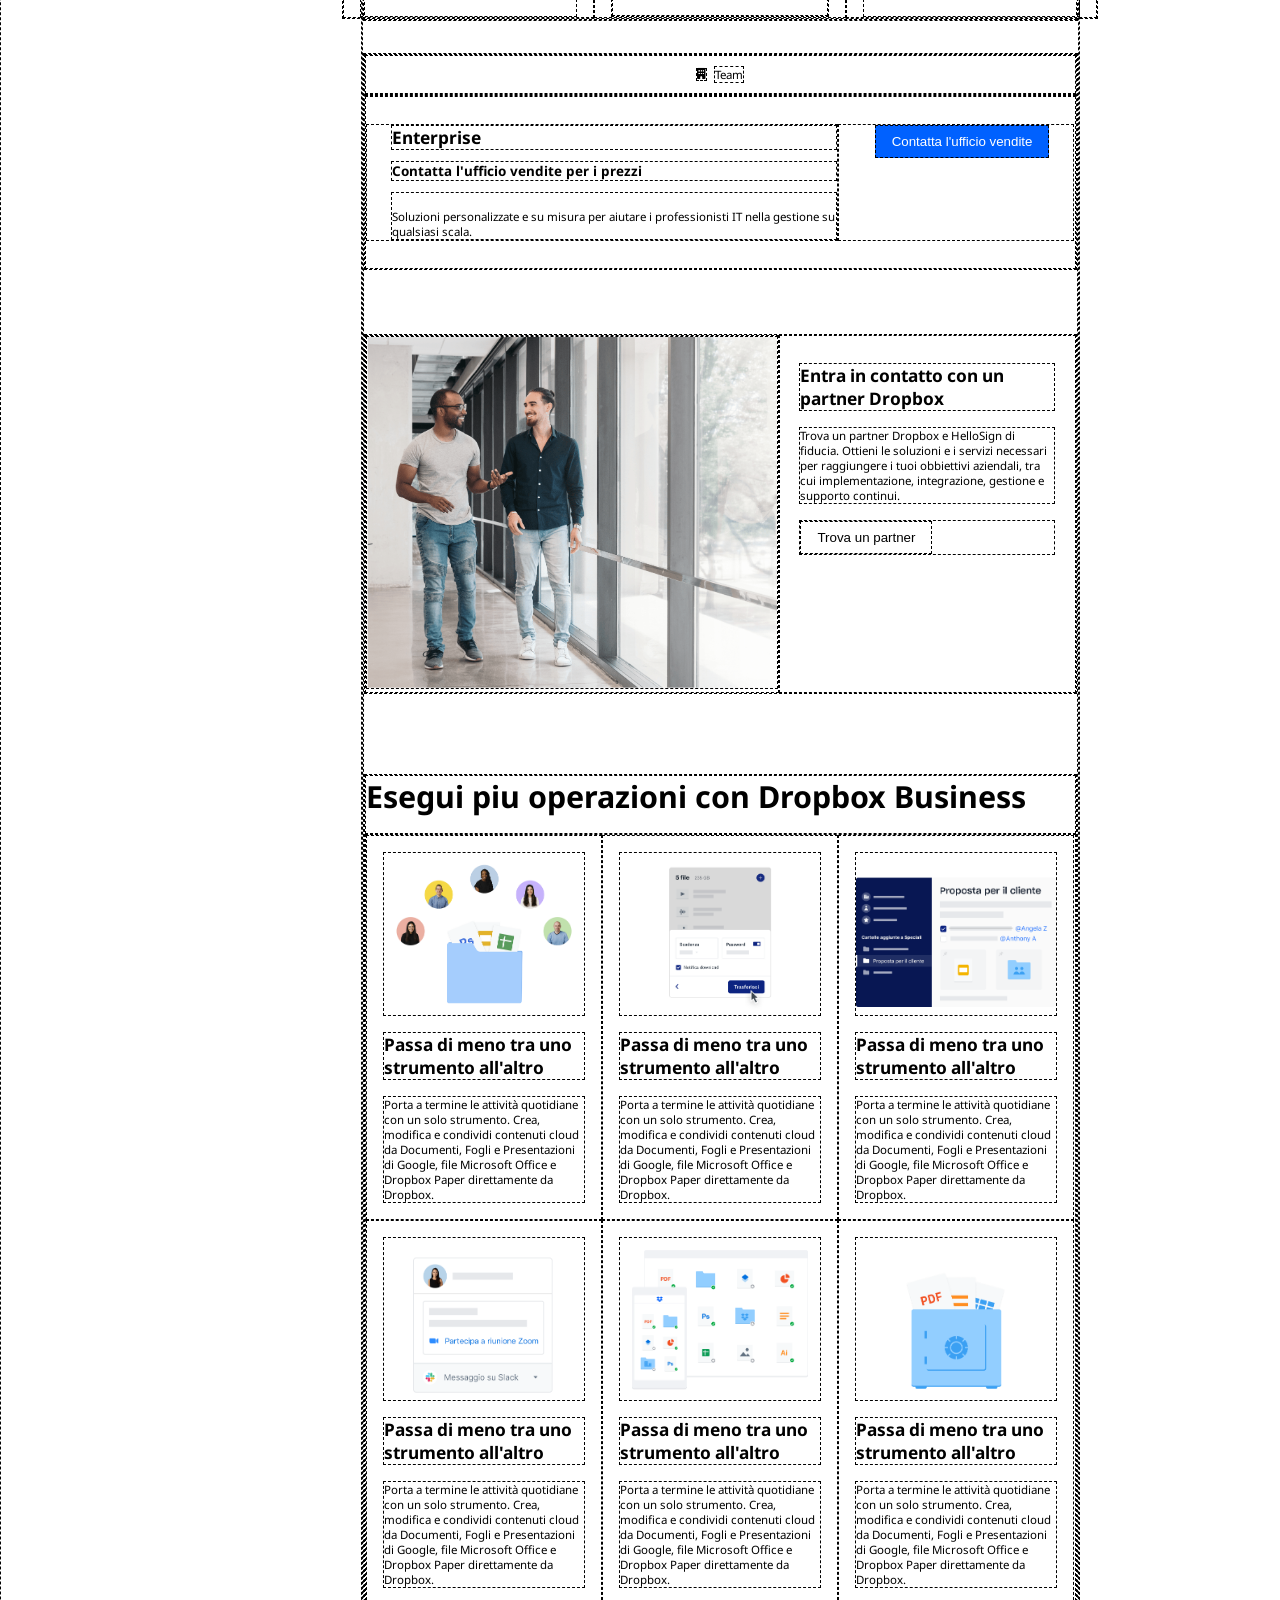
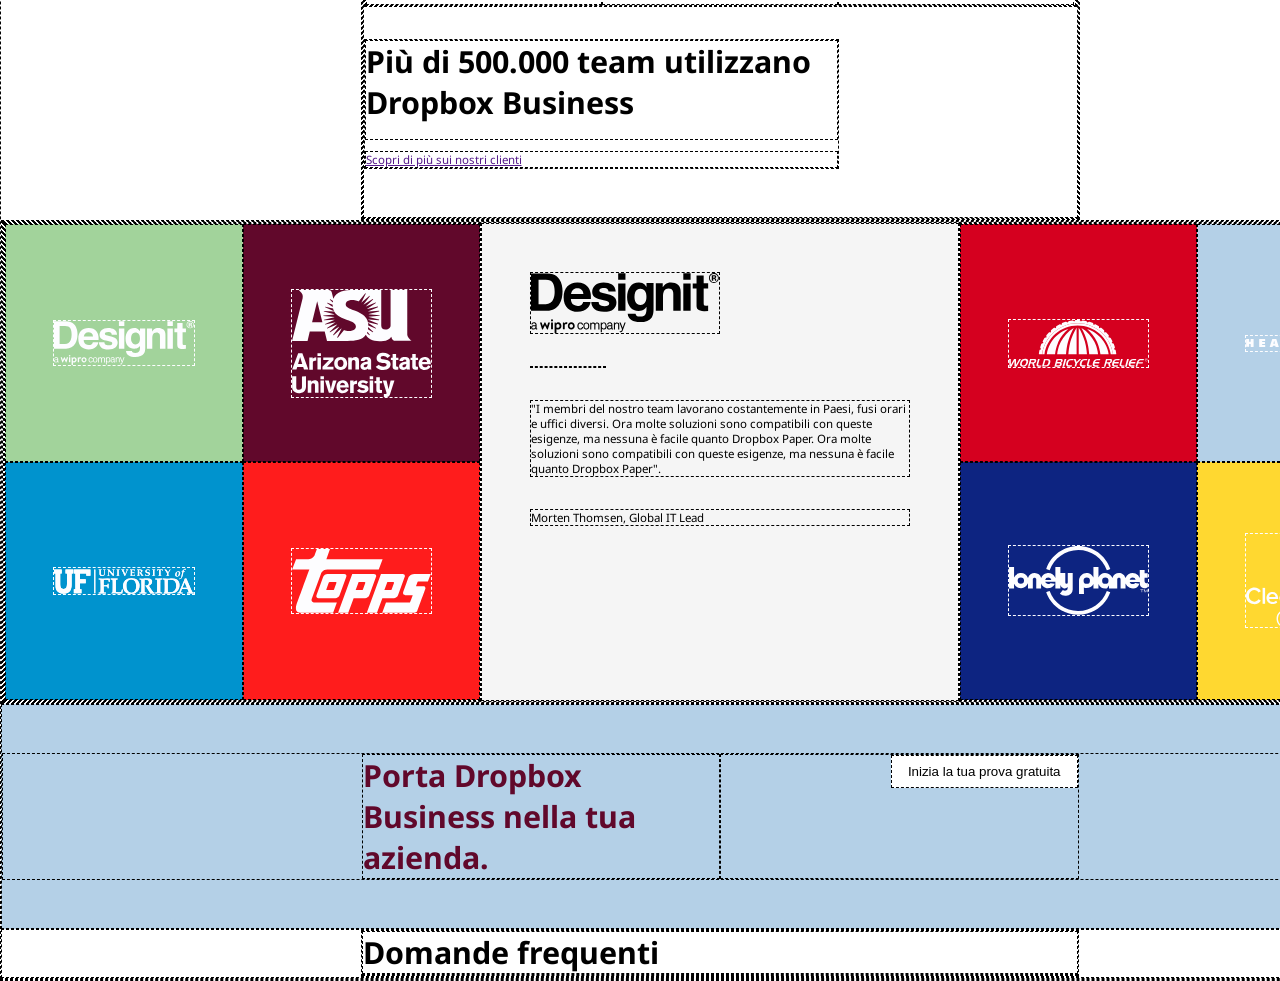
==== commit 0c348370: "working on main" ====
--- a/index.html
+++ b/index.html
@@ -283,6 +283,19 @@
                 </div>
             </div>
         </section>
+        <section class="w-100 bg-azure d-flex flex-center-center py-tb-3">
+            <div class="container col-12 d-flex flex-row flex-justify-center flex-wrap">
+                <h1 class="h1_big col-3 c-brown">Porta Dropbox Business nella tua azienda.</h1>
+                <div class="col-3 position-relative"><button class="button3 position-absolute right">Inizia la tua prova gratuita</button></div>
+            </div>
+        </section>
+        <section class="w-100 d-flex flex-center-center">
+            <div class="col-6">
+                <h1 class="h1_big">Domande frequenti</h1>
+                <hr>
+                
+            </div>
+        </section>
 
     </main>
     <footer></footer>
--- a/css/style.css
+++ b/css/style.css
@@ -30,9 +30,9 @@
 .bg-img-azure{background-color: var(--blue3_img);}
 .bg-img-yellow{background-color: var(--yellow_img);}
 
-/* #debug *{
+#debug *{
     border: 1px dashed black;
-} */
+}
 
 body{
     font-family: "Noto Sans","Roboto", Arial, Helvetica, sans-serif;
@@ -46,6 +46,7 @@
 
 .position-relative{position: relative;}
 .position-absolute{position: absolute;}
+.right{right:0;}
 .right-1_5{right: 1.5rem;}
 
 .font-size{font-size: 11.5px;}
@@ -74,6 +75,7 @@
 .bg-black{background-color: var(--black);}
 .color-blue{color: var(--blue-strong);}
 .c-white{color: white}
+.c-brown{color: #61082b;}
 
 .col-1{width: calc((100%/12)*1);}
 .col-2{width: calc((100%/12)*2);}
@@ -120,6 +122,7 @@
 .padding-main{padding: 0% 15% 0 15%;}
 .py-06-ud{padding: 0.6rem 0rem;}
 .py-tb-1_7{padding: 1.7rem 0;}
+.py-tb-3{padding: 3rem 0;}
 .py-l-1_5{padding: 0 0 0 1.5rem;}
 
 .py-tb-1{padding: 1rem 0rem 1rem 0rem;}
@@ -146,6 +149,12 @@
     background-color: var(--white);
     border: 1px solid var(--black);
     padding: 0.5rem 1rem;
+}
+.button3{
+    color: var(--black);
+    background-color: var(--white);
+    padding: 0.5rem 1rem;
+
 }
 
 #app_main{
@@ -189,5 +198,7 @@
     .cube{aspect-ratio:1/1;}
     .cube img{width: 60% ;filter: invert(100%) sepia(100%) saturate(100%) hue-rotate(180deg);}
     .cube_img_center{width: 50%;}
-}
-
+    /* //finish cards universities */
+    .dropbox_in_business{gap: 7rem;}
+}
+
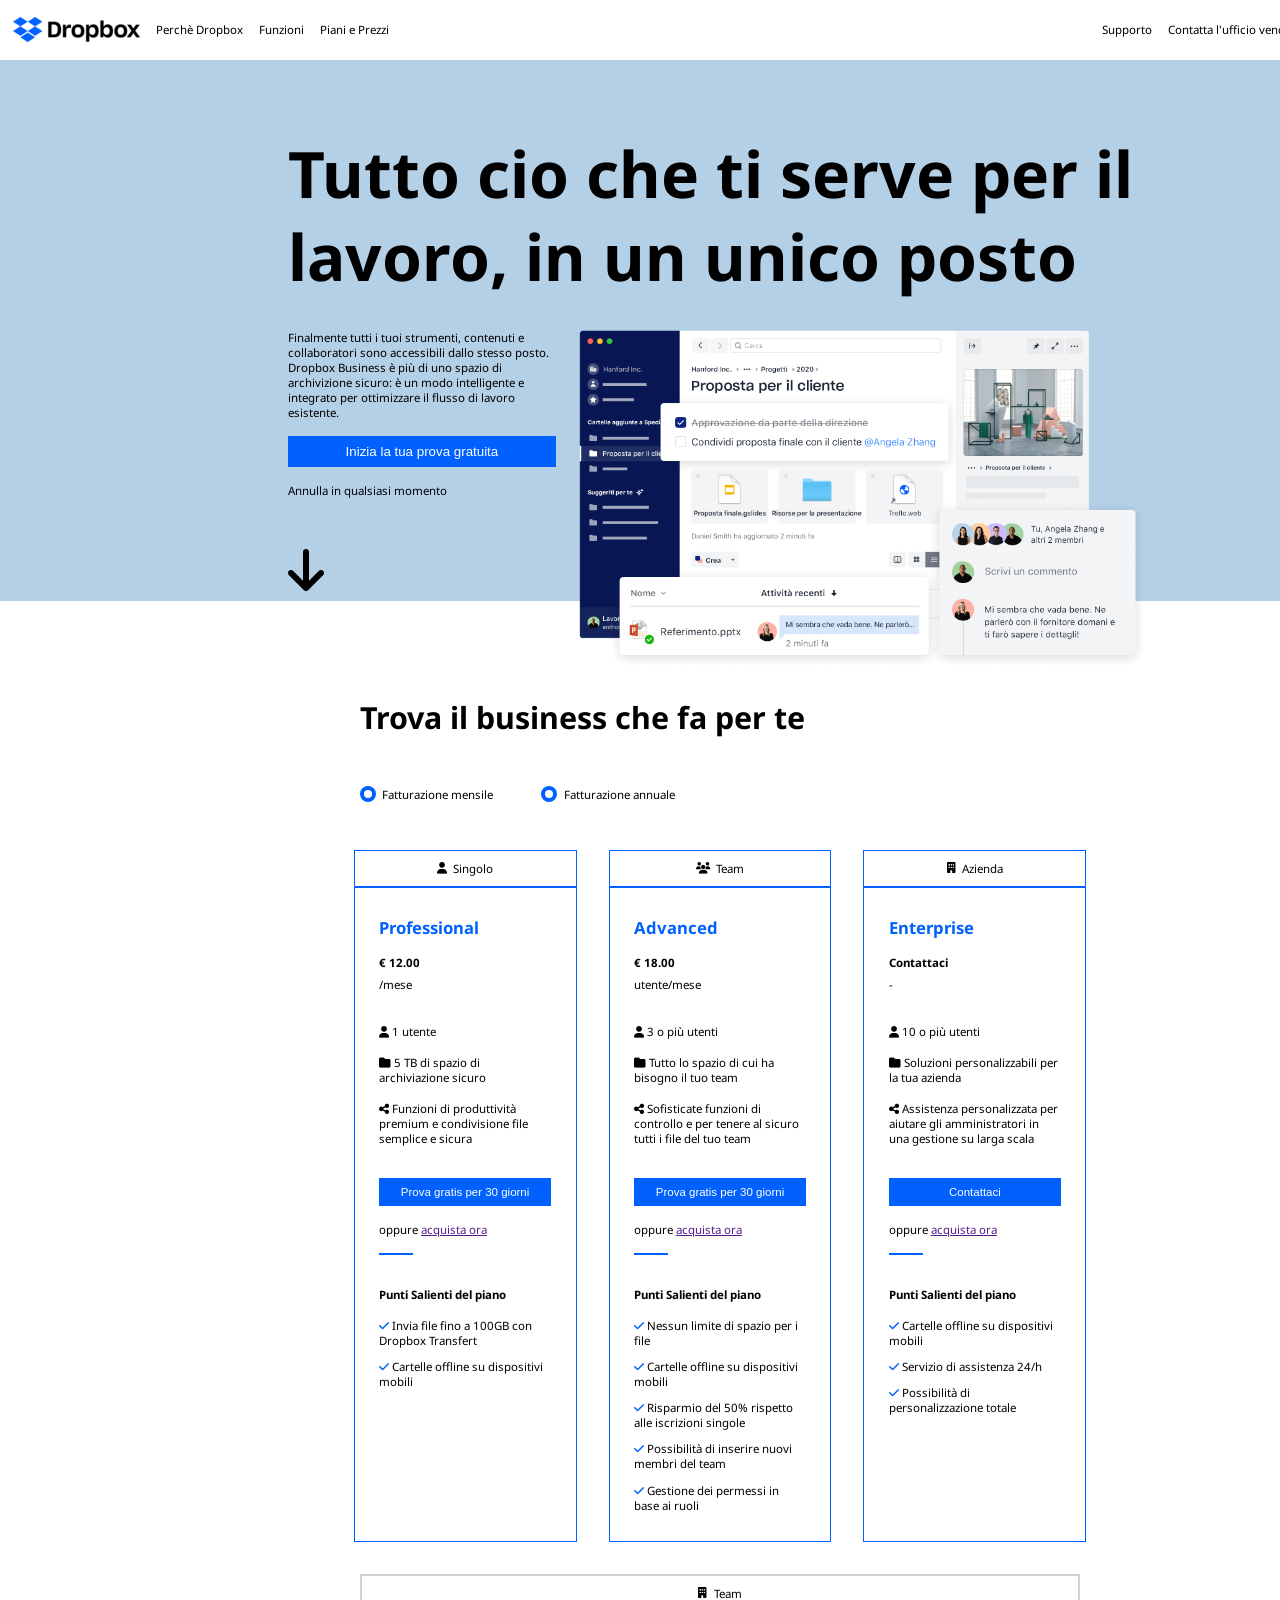
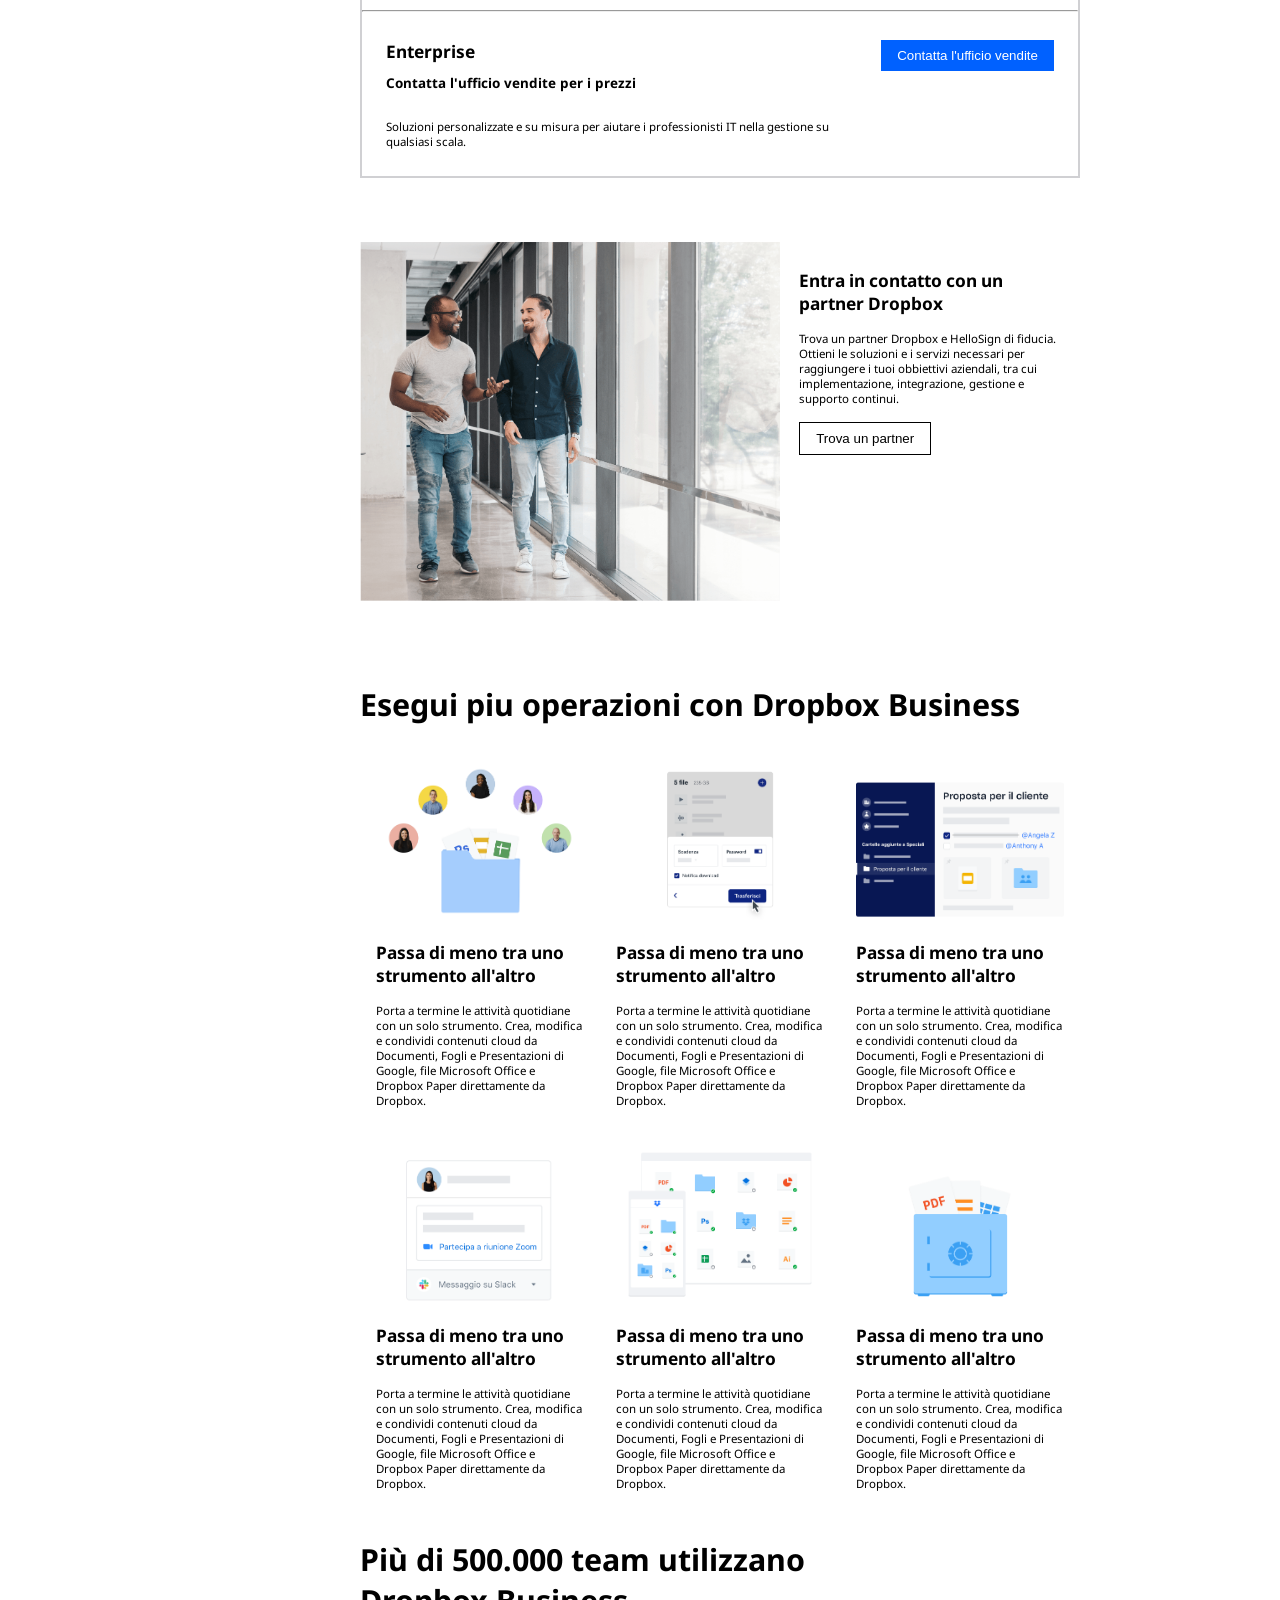
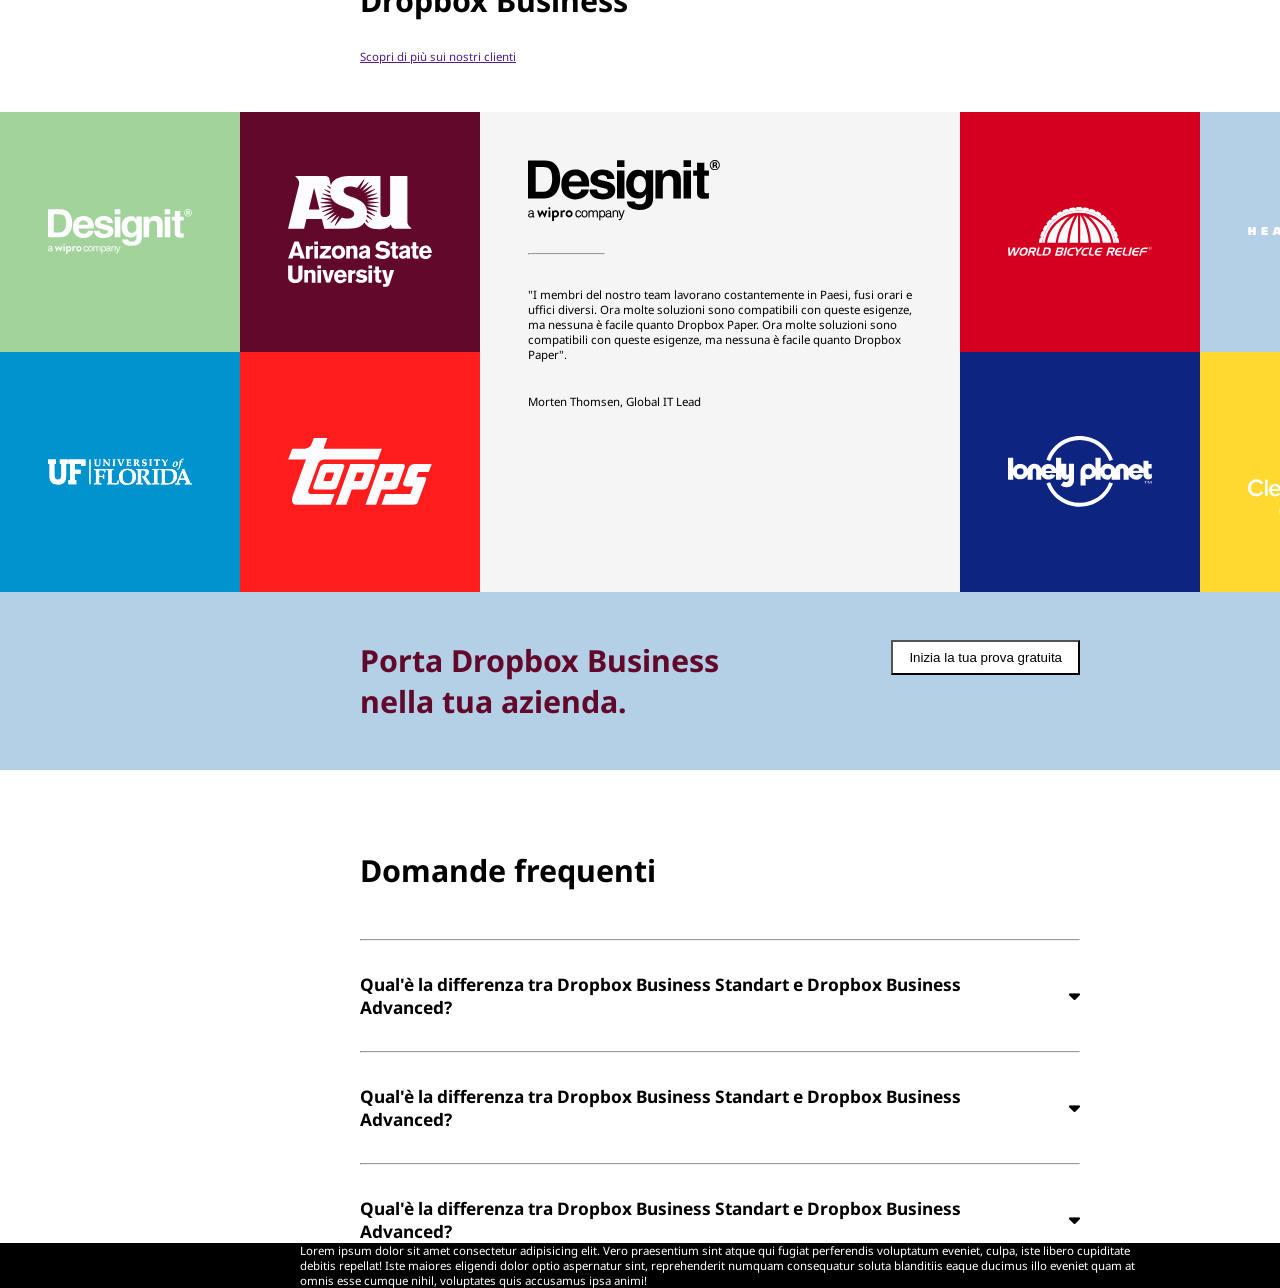
==== commit 3ce81ff4: "working on footer" ====
--- a/index.html
+++ b/index.html
@@ -289,15 +289,25 @@
                 <div class="col-3 position-relative"><button class="button3 position-absolute right">Inizia la tua prova gratuita</button></div>
             </div>
         </section>
-        <section class="w-100 d-flex flex-center-center">
-            <div class="col-6">
-                <h1 class="h1_big">Domande frequenti</h1>
+        <section class="w-100 d-flex flex-center-center ">
+            <div class="col-6 m-t-5 d-flex flex-column gap-2rem">
+                <h1 class="h1_big py-b-1">Domande frequenti</h1>
                 <hr>
-                
-            </div>
-        </section>
-
+                <span class="d-flex flex-row flex-align-center gap-2rem"><h1>Qual'è la differenza tra Dropbox Business Standart e Dropbox Business Advanced?</h1><i class="fa-solid fa-caret-down arrow_FAQ"></i></span>
+                <hr>
+                <span class="d-flex flex-row flex-align-center gap-2rem"><h1>Qual'è la differenza tra Dropbox Business Standart e Dropbox Business Advanced?</h1><i class="fa-solid fa-caret-down arrow_FAQ"></i></span>
+                <hr>
+                <span class="d-flex flex-row flex-align-center gap-2rem"><h1>Qual'è la differenza tra Dropbox Business Standart e Dropbox Business Advanced?</h1><i class="fa-solid fa-caret-down arrow_FAQ"></i></span>
+            </div>
+        </section>
     </main>
-    <footer></footer>
+    <footer id="app_footer">
+        <div class="container w-100 bg-black c-white d-flex flex-center-center">
+            <div class="col-7">
+                <div class="w-20">Lorem ipsum dolor sit amet consectetur adipisicing elit. Vero praesentium sint atque qui fugiat perferendis voluptatum eveniet, culpa, iste libero cupiditate debitis repellat! Iste maiores eligendi dolor optio aspernatur sint, reprehenderit numquam consequatur soluta blanditiis eaque ducimus illo eveniet quam at omnis esse cumque nihil, voluptates quis accusamus ipsa animi!
+                </div>
+            </div>
+        </div>
+    </footer>
 </body>
 </html>
--- a/css/style.css
+++ b/css/style.css
@@ -20,6 +20,7 @@
     --blue3_img: #b4d0e7;
     --yellow_img: #ffd830;
 }
+.bg-black{background-color: var(--black);}
 .bg-img-green{background-color: var(--green_img);}
 .bg-img-blue{background-color: var(--blue_img);}
 .bg-img-brown{background-color: var(--brown_img);}
@@ -30,9 +31,9 @@
 .bg-img-azure{background-color: var(--blue3_img);}
 .bg-img-yellow{background-color: var(--yellow_img);}
 
-#debug *{
+/* #debug *{
     border: 1px dashed black;
-}
+} */
 
 body{
     font-family: "Noto Sans","Roboto", Arial, Helvetica, sans-serif;
@@ -122,7 +123,7 @@
 .padding-main{padding: 0% 15% 0 15%;}
 .py-06-ud{padding: 0.6rem 0rem;}
 .py-tb-1_7{padding: 1.7rem 0;}
-.py-tb-3{padding: 3rem 0;}
+.py-tb-3{padding: 3rem 0rem;}
 .py-l-1_5{padding: 0 0 0 1.5rem;}
 
 .py-tb-1{padding: 1rem 0rem 1rem 0rem;}
@@ -134,7 +135,6 @@
 
 .border-1-blue{border: 1px solid var(--blue-strong);}
 .border-1-gray{border: 2px solid var(--gray);}
-
 
 .button{
     background-color: var(--blue-strong);
@@ -200,5 +200,9 @@
     .cube_img_center{width: 50%;}
     /* //finish cards universities */
     .dropbox_in_business{gap: 7rem;}
-}
-
+    .arrow_FAQ{font-size: 1.1rem;}
+    /* //finish main */
+}
+#app_footer{
+
+}
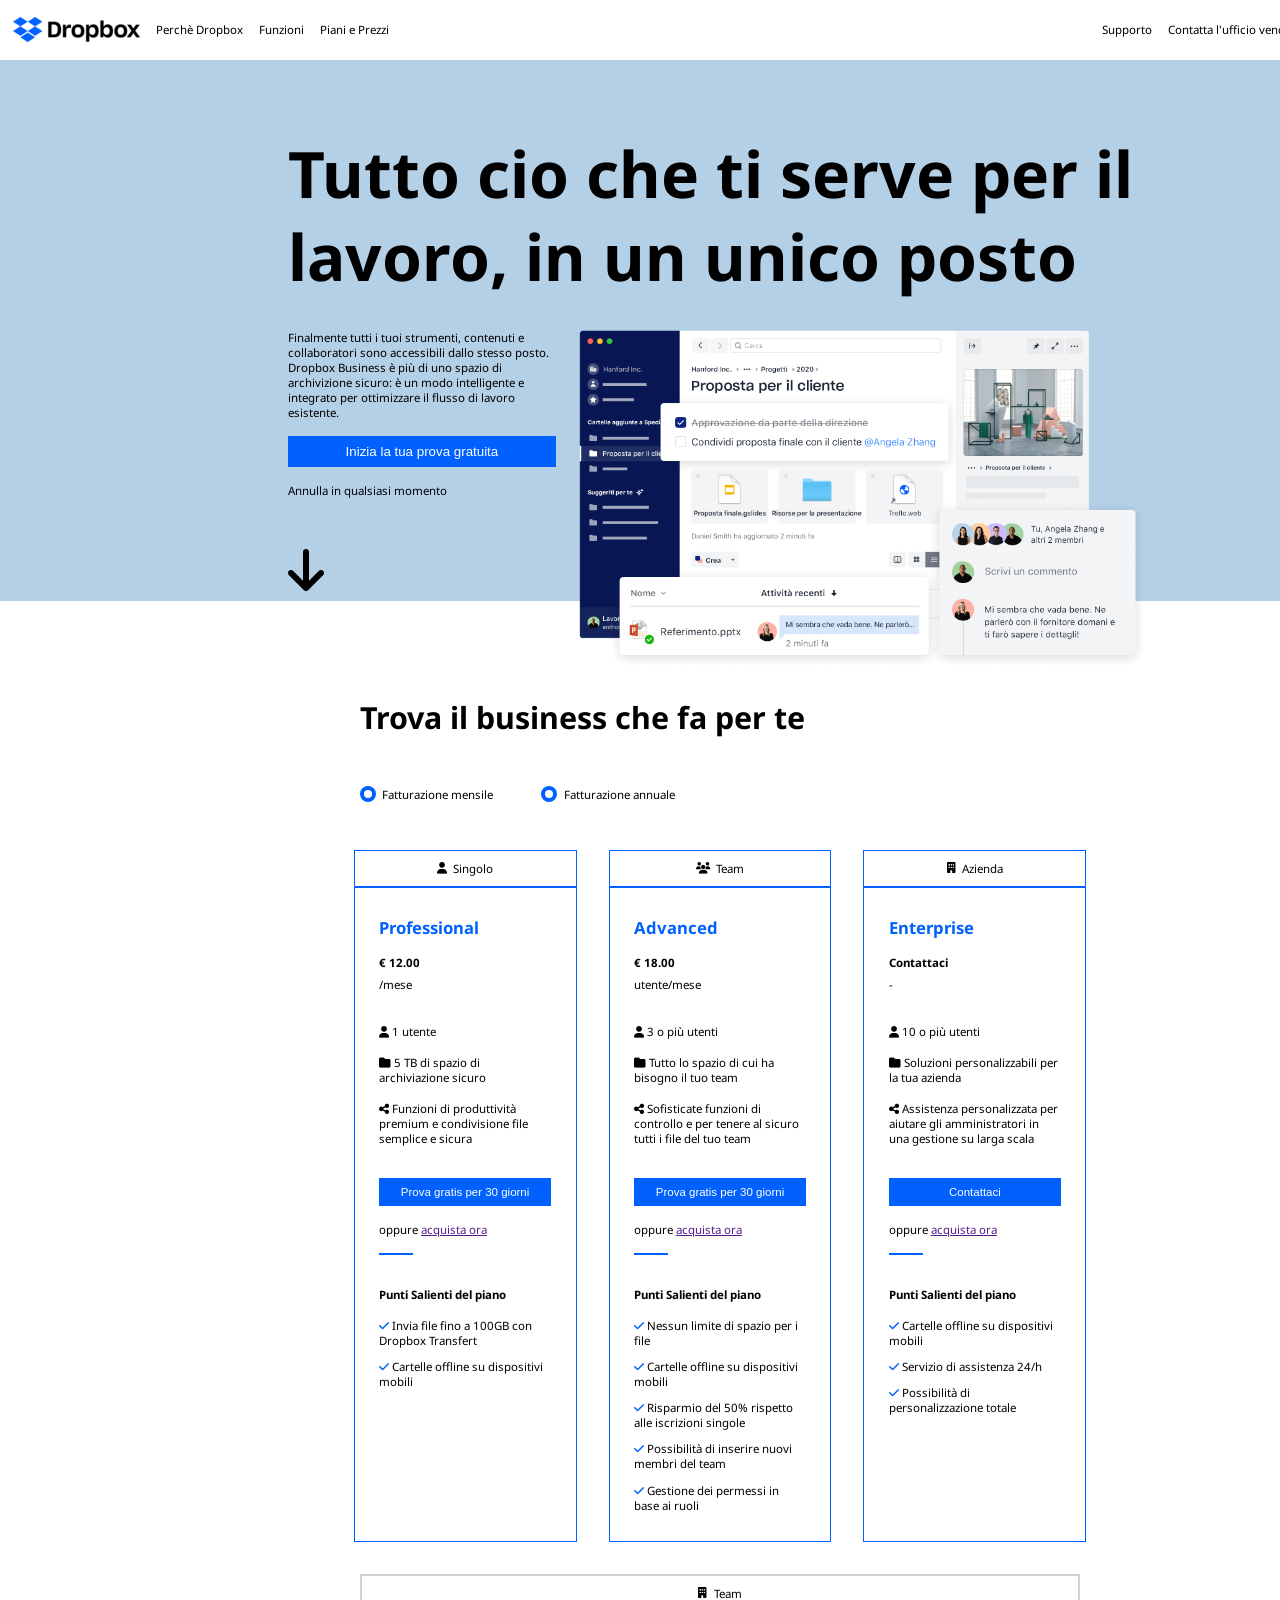
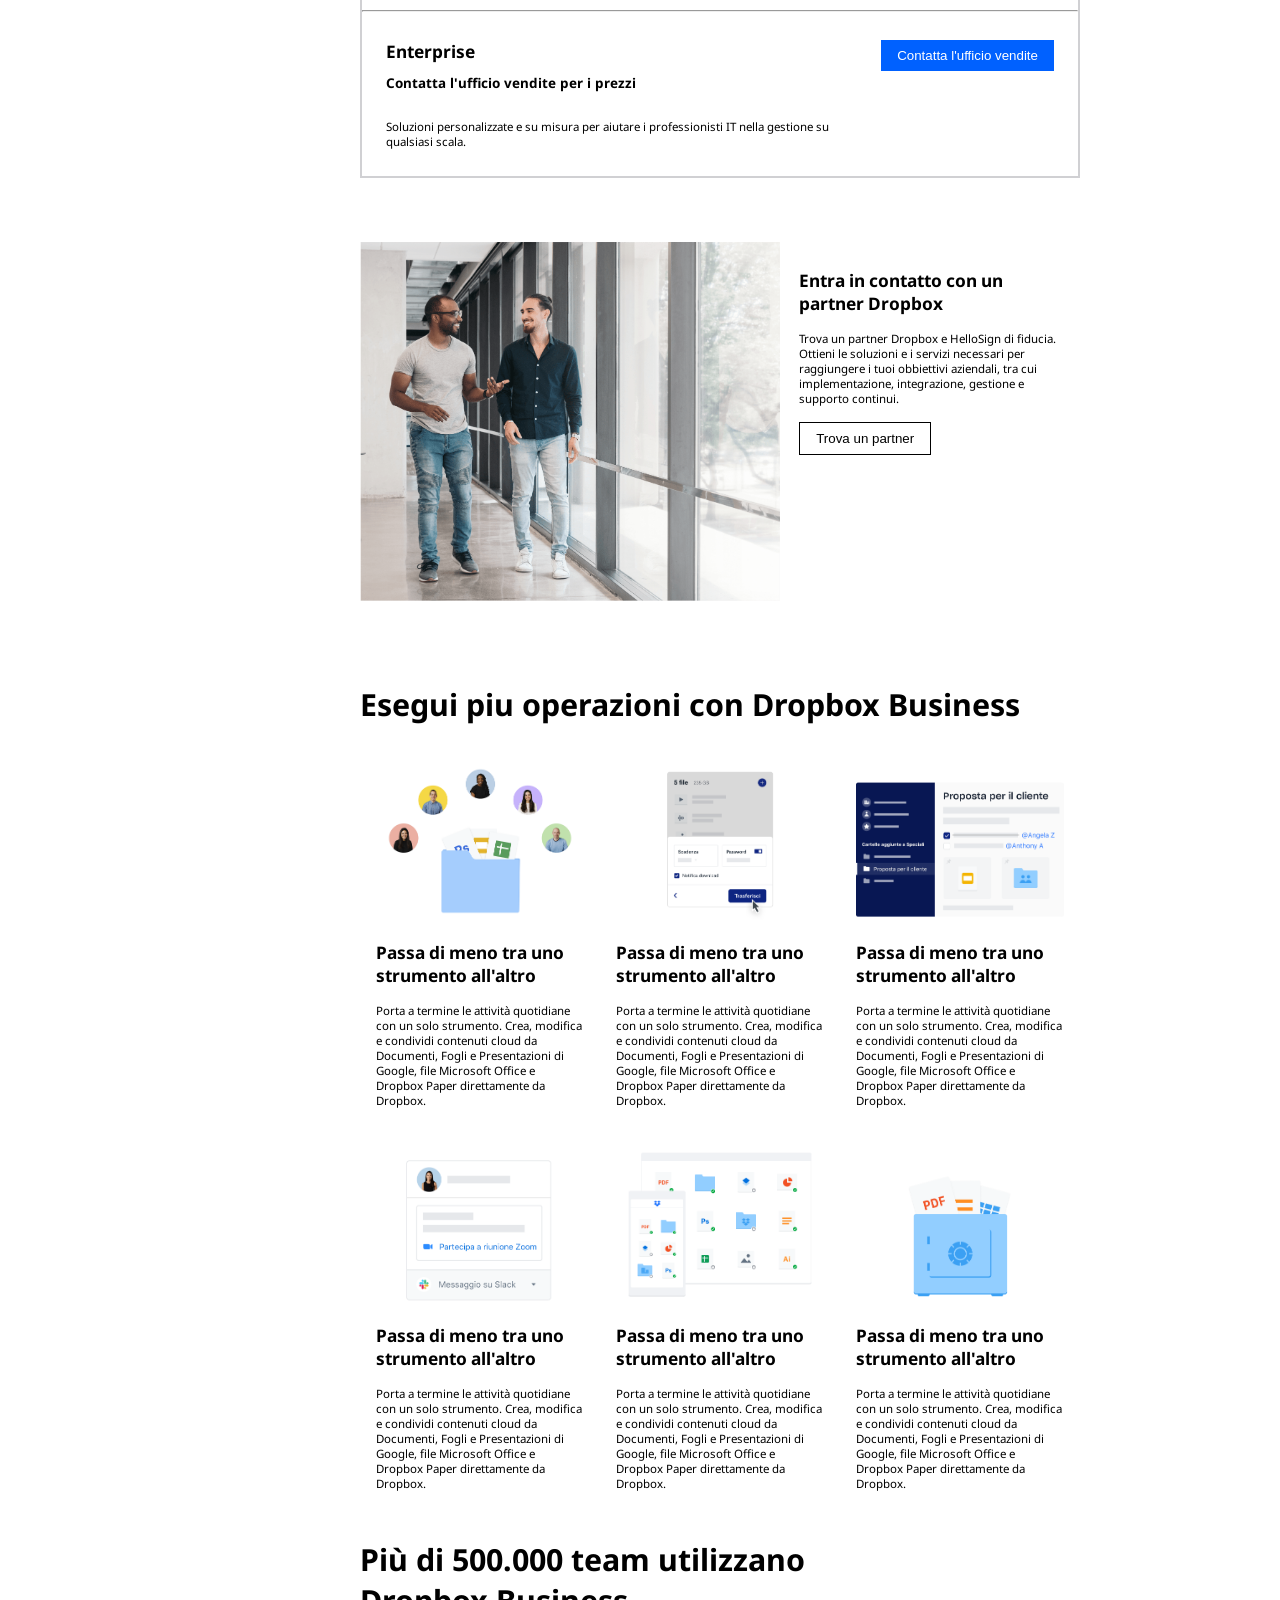
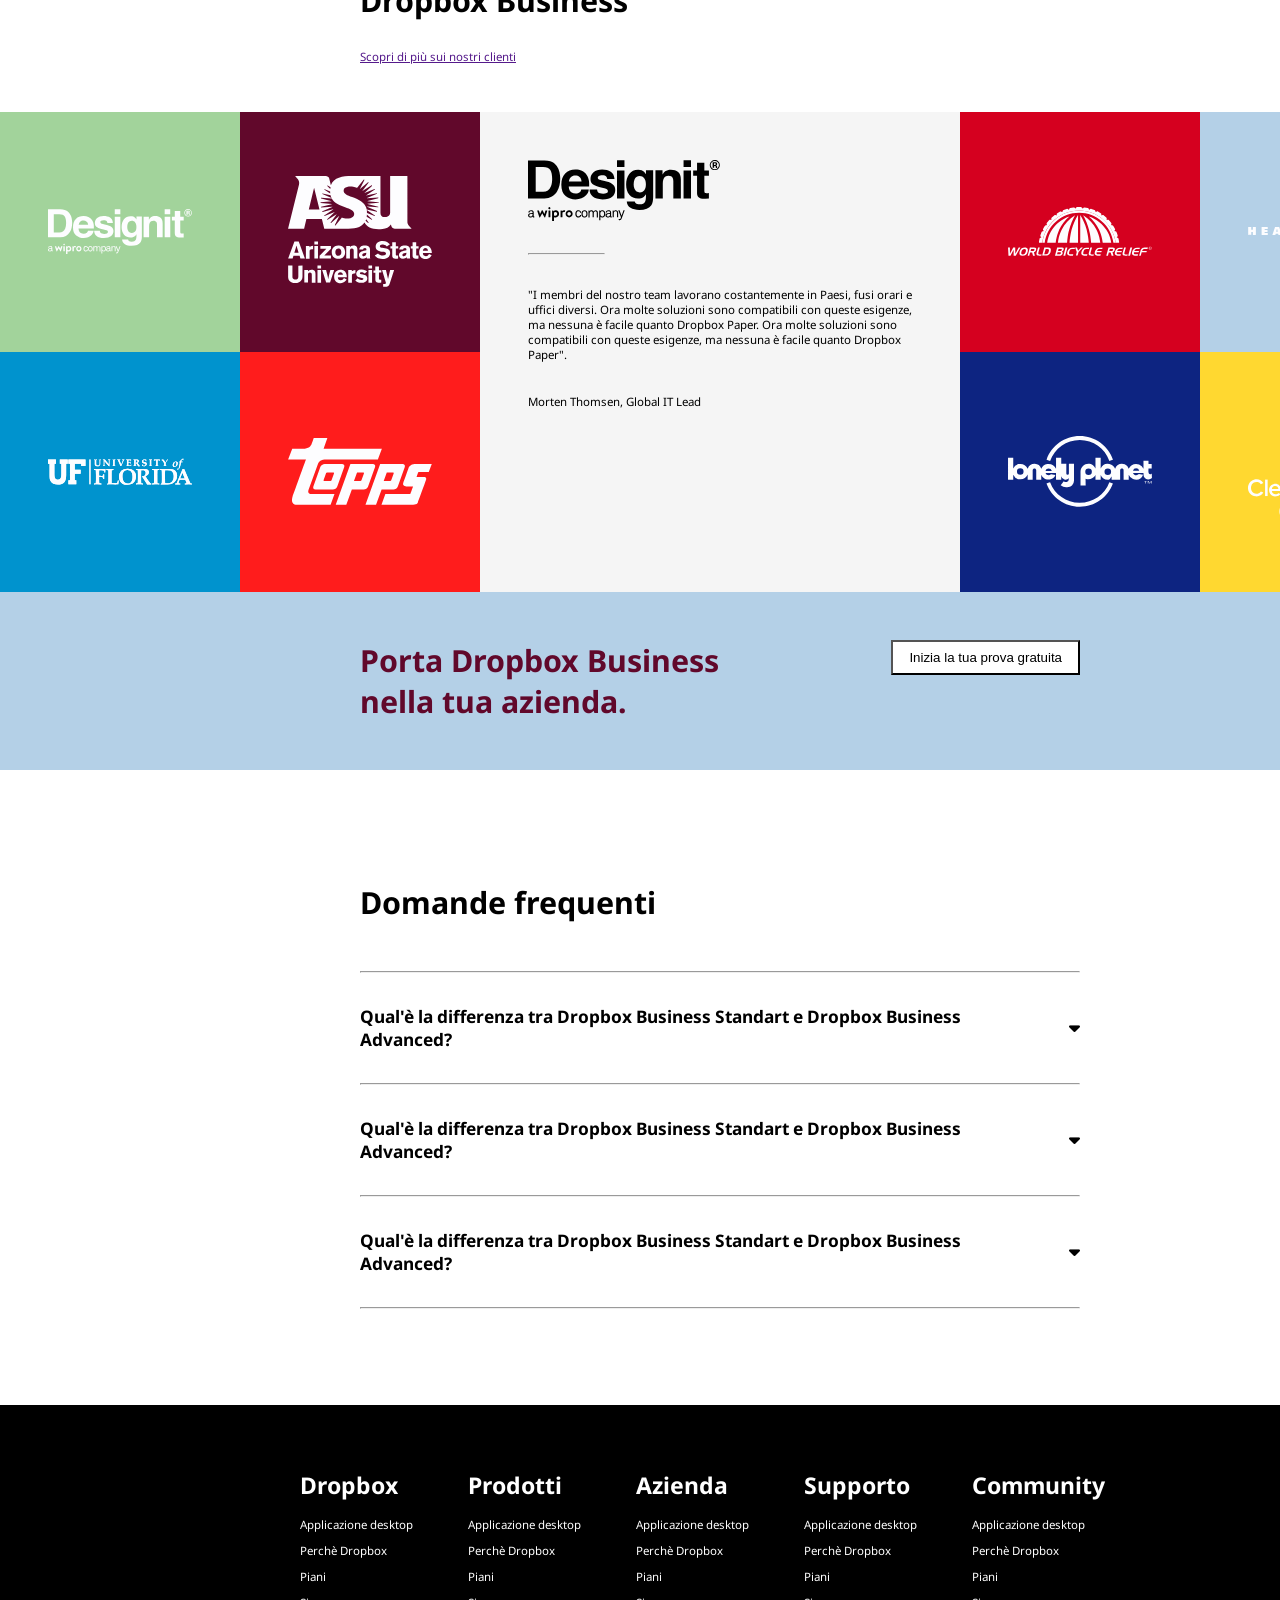
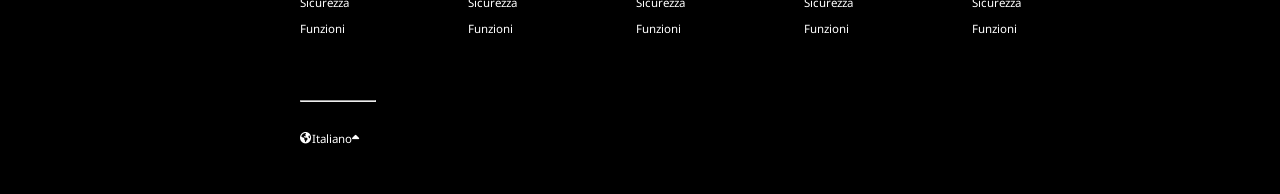
==== commit 9839d1d6: "commit finish1 finished footer" ====
--- a/index.html
+++ b/index.html
@@ -290,7 +290,7 @@
             </div>
         </section>
         <section class="w-100 d-flex flex-center-center ">
-            <div class="col-6 m-t-5 d-flex flex-column gap-2rem">
+            <div class="col-6 m-t-7 m-b-6 d-flex flex-column gap-2rem">
                 <h1 class="h1_big py-b-1">Domande frequenti</h1>
                 <hr>
                 <span class="d-flex flex-row flex-align-center gap-2rem"><h1>Qual'è la differenza tra Dropbox Business Standart e Dropbox Business Advanced?</h1><i class="fa-solid fa-caret-down arrow_FAQ"></i></span>
@@ -298,14 +298,71 @@
                 <span class="d-flex flex-row flex-align-center gap-2rem"><h1>Qual'è la differenza tra Dropbox Business Standart e Dropbox Business Advanced?</h1><i class="fa-solid fa-caret-down arrow_FAQ"></i></span>
                 <hr>
                 <span class="d-flex flex-row flex-align-center gap-2rem"><h1>Qual'è la differenza tra Dropbox Business Standart e Dropbox Business Advanced?</h1><i class="fa-solid fa-caret-down arrow_FAQ"></i></span>
+                <hr>
             </div>
         </section>
     </main>
     <footer id="app_footer">
-        <div class="container w-100 bg-black c-white d-flex flex-center-center">
-            <div class="col-7">
-                <div class="w-20">Lorem ipsum dolor sit amet consectetur adipisicing elit. Vero praesentium sint atque qui fugiat perferendis voluptatum eveniet, culpa, iste libero cupiditate debitis repellat! Iste maiores eligendi dolor optio aspernatur sint, reprehenderit numquam consequatur soluta blanditiis eaque ducimus illo eveniet quam at omnis esse cumque nihil, voluptates quis accusamus ipsa animi!
-                </div>
+        <div class="container w-100 bg-black c-white flex-column d-flex flex-center-center">
+            <div class="col-7 d-flex flex-row footer_list">
+                <div class="w-20 d-flex flex-column gap-1rem">
+                    <h1>Dropbox</h1>
+                    <ul class="unstyle-list d-flex flex-column gap-07">
+                        <li>Applicazione desktop</li>
+                        <li>Perchè Dropbox</li>
+                        <li>Piani</li>
+                        <li>Sicurezza</li>
+                        <li>Funzioni</li>
+                    </ul>
+                </div>
+                <div class="w-20 d-flex flex-column gap-1rem">
+                    <h1>Prodotti</h1>
+                    <ul class="unstyle-list d-flex flex-column gap-07">
+                        <li>Applicazione desktop</li>
+                        <li>Perchè Dropbox</li>
+                        <li>Piani</li>
+                        <li>Sicurezza</li>
+                        <li>Funzioni</li>
+                    </ul>
+                </div>
+                <div class="w-20 d-flex flex-column gap-1rem">
+                    <h1>Azienda</h1>
+                    <ul class="unstyle-list d-flex flex-column gap-07">
+                        <li>Applicazione desktop</li>
+                        <li>Perchè Dropbox</li>
+                        <li>Piani</li>
+                        <li>Sicurezza</li>
+                        <li>Funzioni</li>
+                    </ul>
+                </div>
+                <div class="w-20 d-flex flex-column gap-1rem">
+                    <h1>Supporto</h1>
+                    <ul class="unstyle-list d-flex flex-column gap-07">
+                        <li>Applicazione desktop</li>
+                        <li>Perchè Dropbox</li>
+                        <li>Piani</li>
+                        <li>Sicurezza</li>
+                        <li>Funzioni</li>
+                    </ul>
+                </div>
+                <div class="w-20 d-flex flex-column gap-1rem">
+                    <h1>Community</h1>
+                    <ul class="unstyle-list d-flex flex-column gap-07">
+                        <li>Applicazione desktop</li>
+                        <li>Perchè Dropbox</li>
+                        <li>Piani</li>
+                        <li>Sicurezza</li>
+                        <li>Funzioni</li>
+                    </ul>
+                </div>
+            </div>
+            <div class="col-7 py-b-3">
+                <hr class="hr_little_footer m-b-1_8">
+                <span class="d-flex flex-align-center">
+                    <i class="fa-solid fa-earth-americas"></i>
+                    <span>Italiano</span>
+                    <i class="fa-solid fa-caret-up"></i>
+                </span>
             </div>
         </div>
     </footer>
--- a/css/style.css
+++ b/css/style.css
@@ -97,6 +97,7 @@
 .w-60{width: 60%;}
 .w-50{width: 50%}
 .w-40{width: 40%;}
+.w-20{width: 20%;}
 
 .gap-02rem{gap: 0.2rem;}
 .gap-04rem{gap: 0.4rem;}
@@ -111,8 +112,12 @@
 .margin-top-4rem{margin-top: 4rem;}
 .m-t-5{margin-top: 5rem;}
 .margin-top-6rem{margin-top: 6rem;}
+.m-t-7{margin-top: 7rem;}
 .margin-test{margin: 0 -1rem;}
+.m-b-1{margin-bottom: 1rem;}
+.m-b-1_8{margin-bottom: 1.8rem;}
 .margin-bottom-3rem{margin-bottom: 3rem;}
+.m-b-6{margin-bottom: 6rem;}
 .m--1lr{ margin: 0rem -1.4rem;}
 
 .py-09ud-08lr{
@@ -131,7 +136,7 @@
 .py-lr-1rem{padding: 0rem 1rem;}
 .py-b-2{padding: 0 0 2rem 0;}
 .py-b-1{padding: 0 0 1rem 0;}
-
+.py-b-3{padding: 0 0 3rem 0;}
 
 .border-1-blue{border: 1px solid var(--blue-strong);}
 .border-1-gray{border: 2px solid var(--gray);}
@@ -154,8 +159,8 @@
     color: var(--black);
     background-color: var(--white);
     padding: 0.5rem 1rem;
-
-}
+}
+.unstyle-list{list-style-type: none;}
 
 #app_main{
     
@@ -204,5 +209,7 @@
     /* //finish main */
 }
 #app_footer{
-
-}
+    .footer_list{padding: 4rem 0rem;}
+    .little_footer{justify-self: flex-start}
+    .hr_little_footer{width: 9%; background-color: var(--white);}
+}
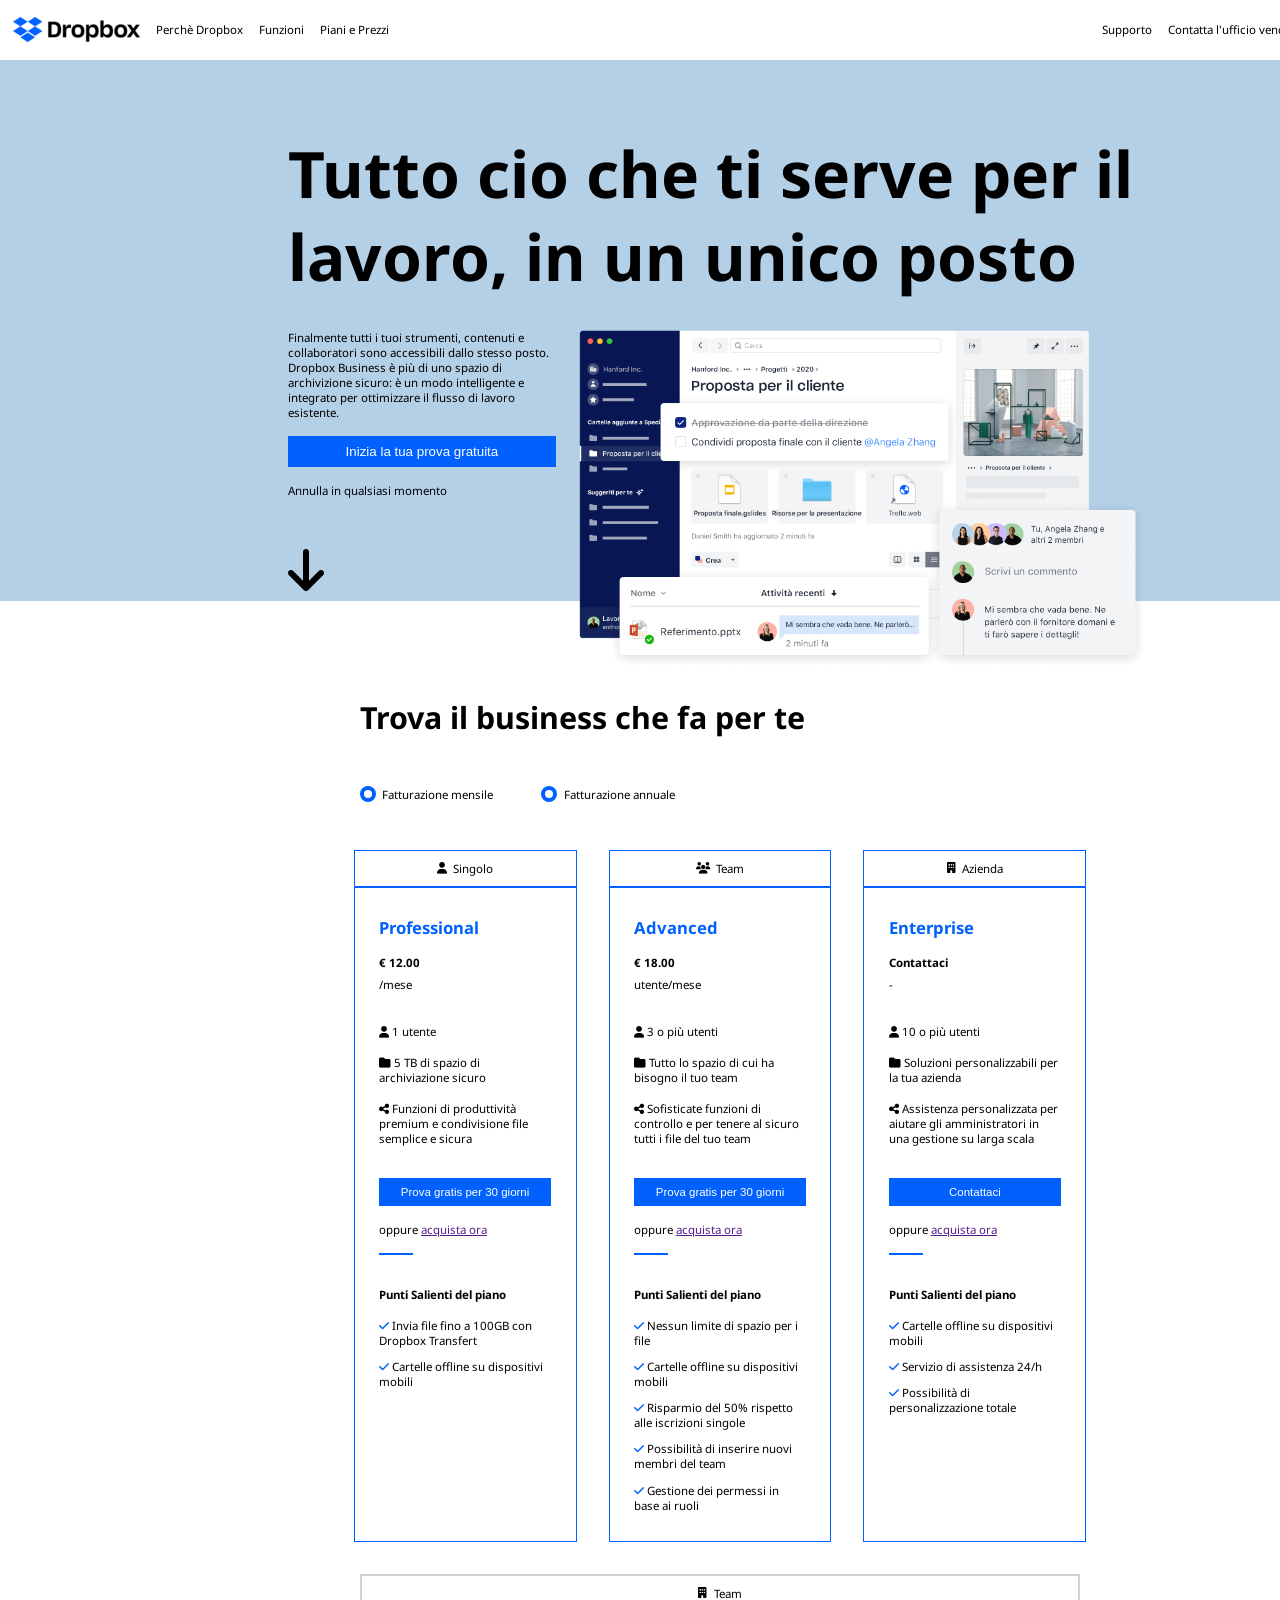
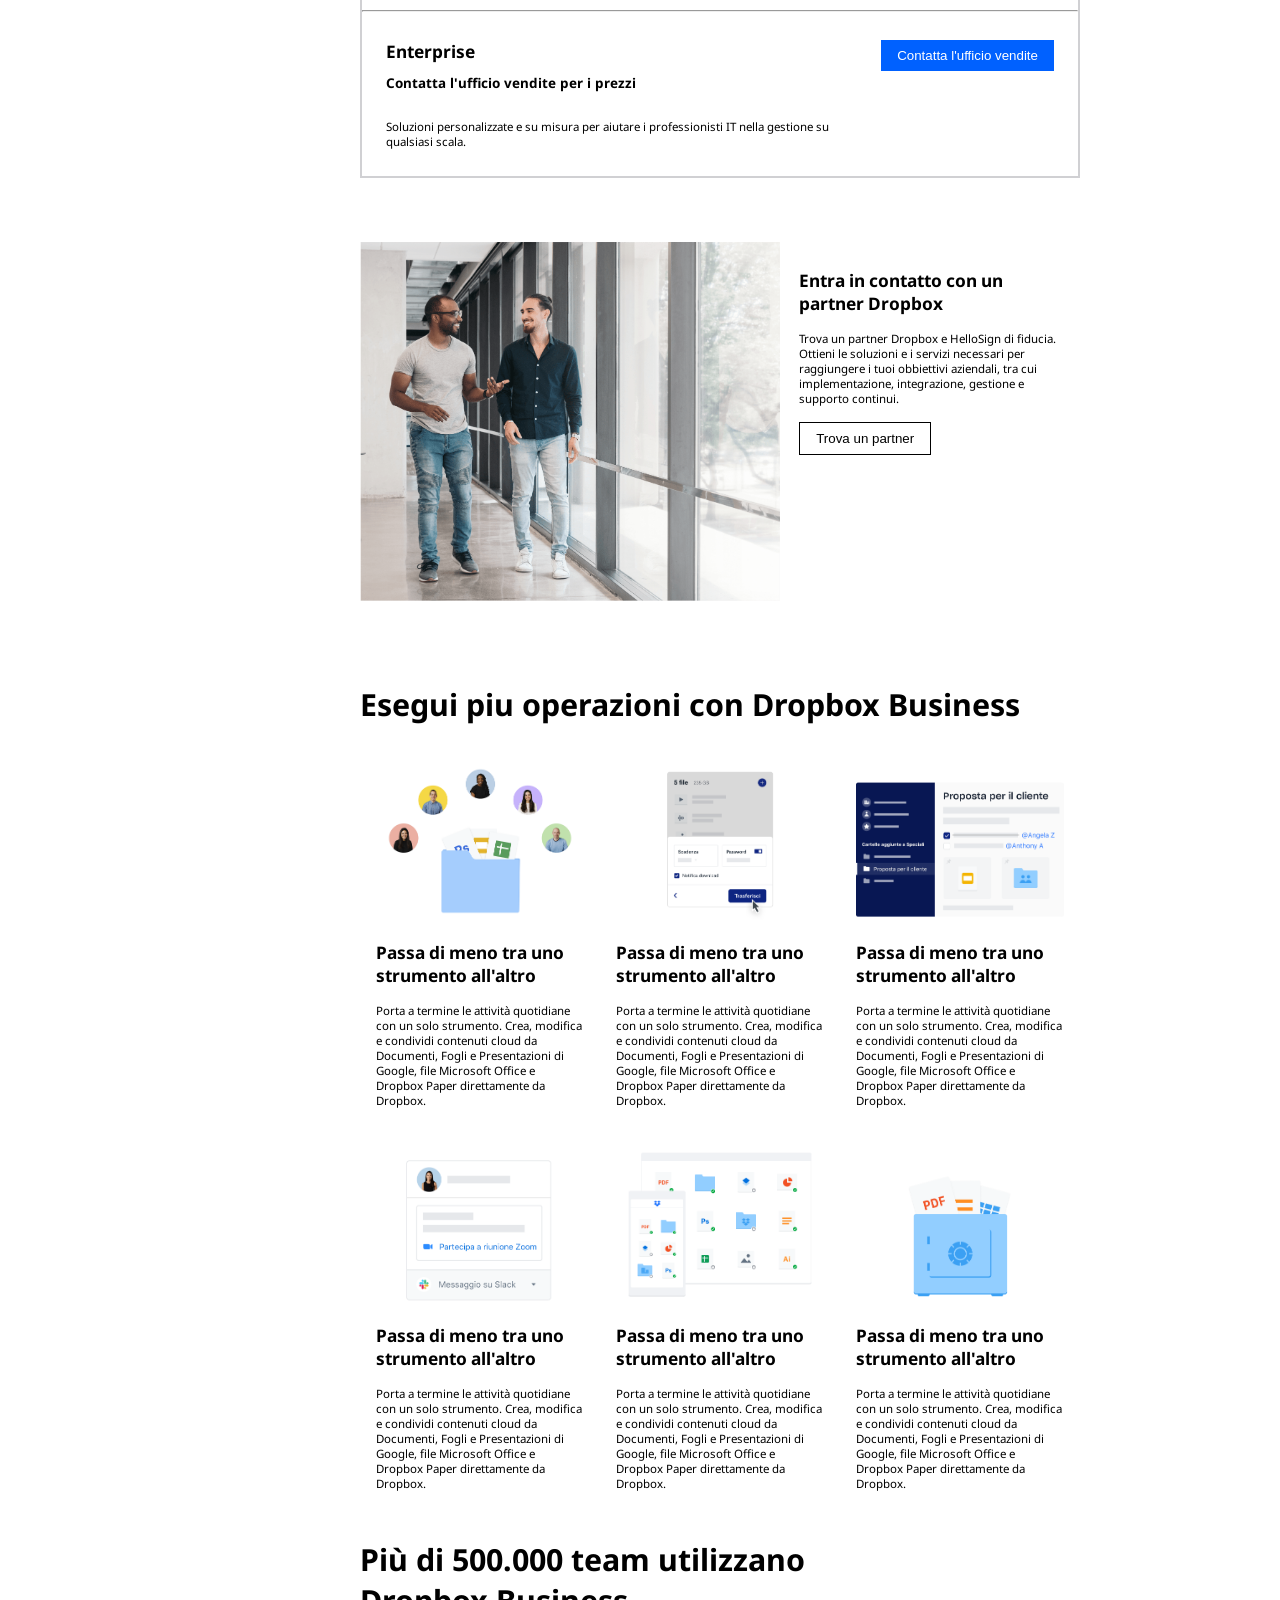
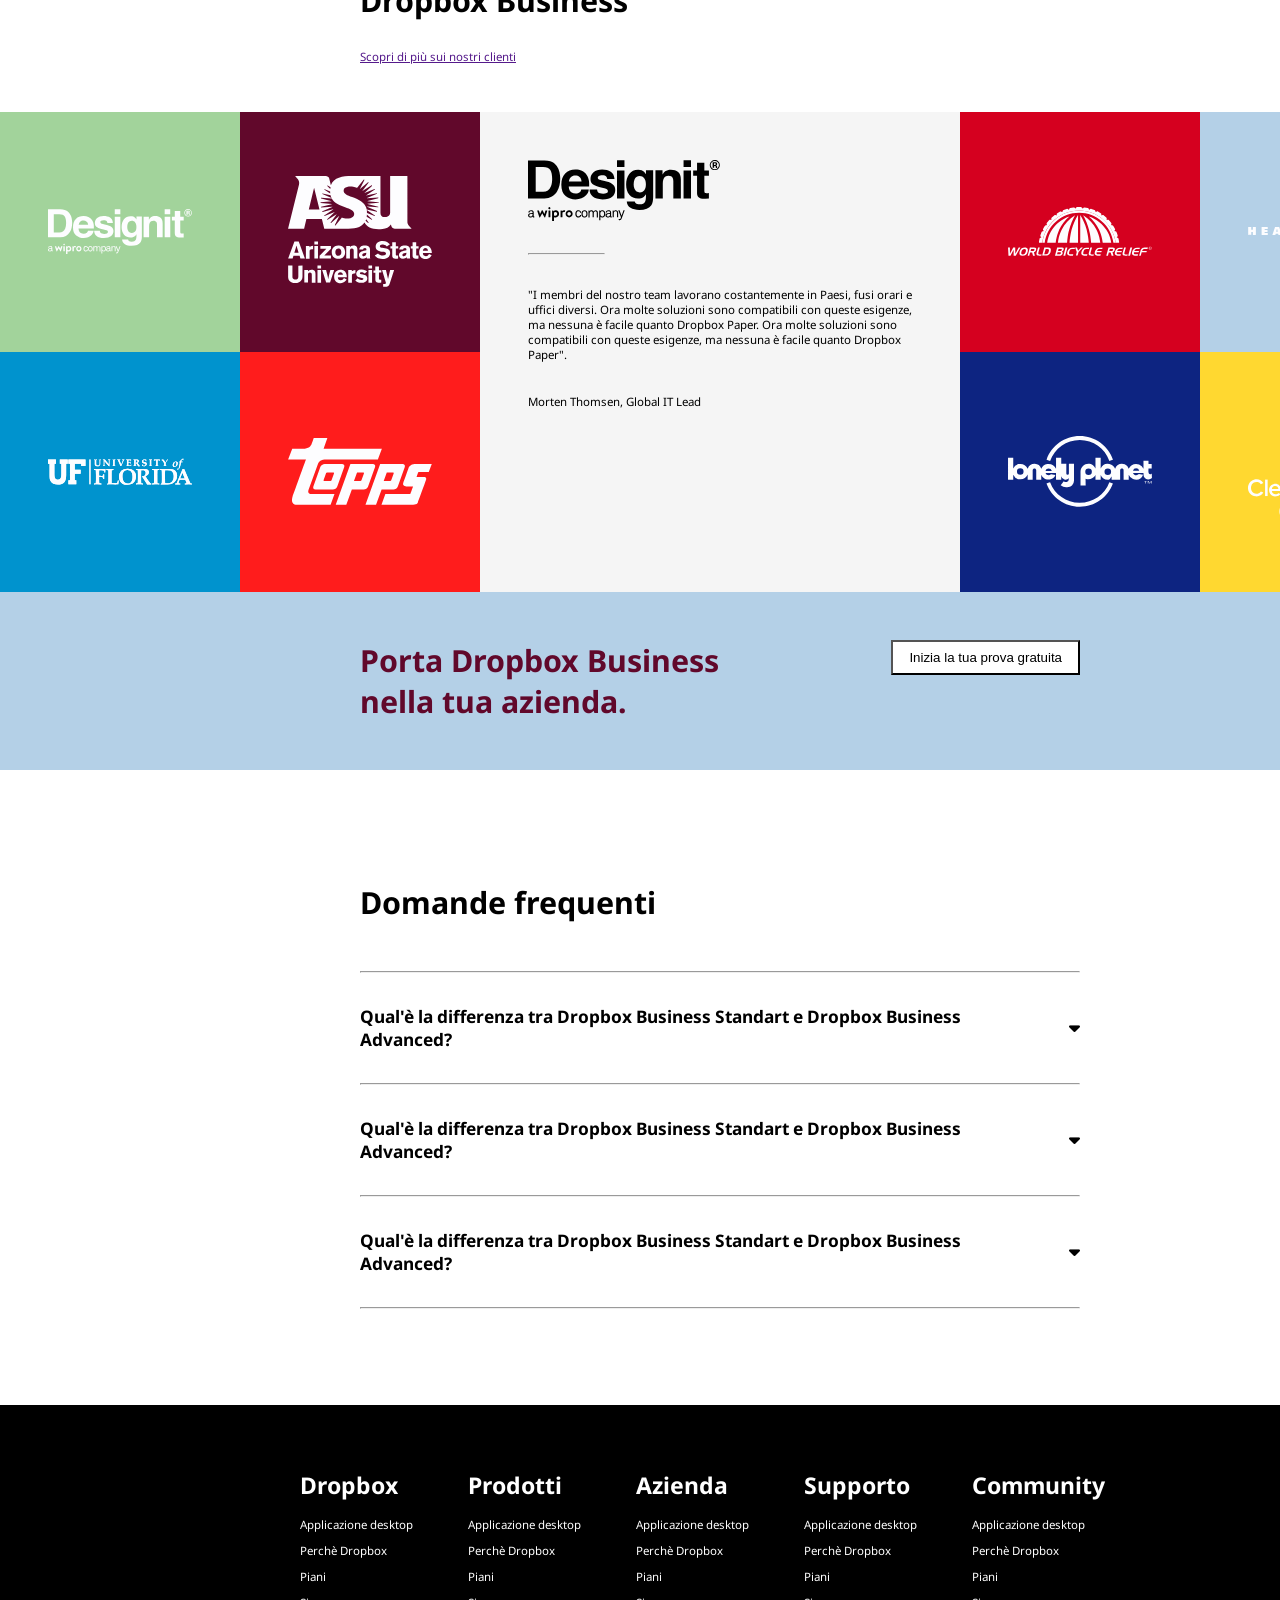
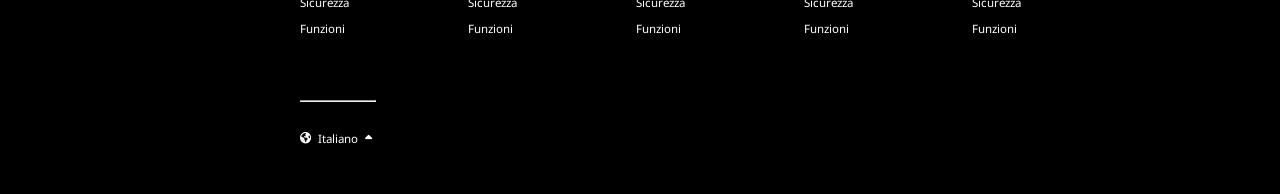
==== commit 1723c8a2: "finish2" ====
--- a/index.html
+++ b/index.html
@@ -358,7 +358,7 @@
             </div>
             <div class="col-7 py-b-3">
                 <hr class="hr_little_footer m-b-1_8">
-                <span class="d-flex flex-align-center">
+                <span class="d-flex flex-align-center d-flex flex-row gap-04rem">
                     <i class="fa-solid fa-earth-americas"></i>
                     <span>Italiano</span>
                     <i class="fa-solid fa-caret-up"></i>
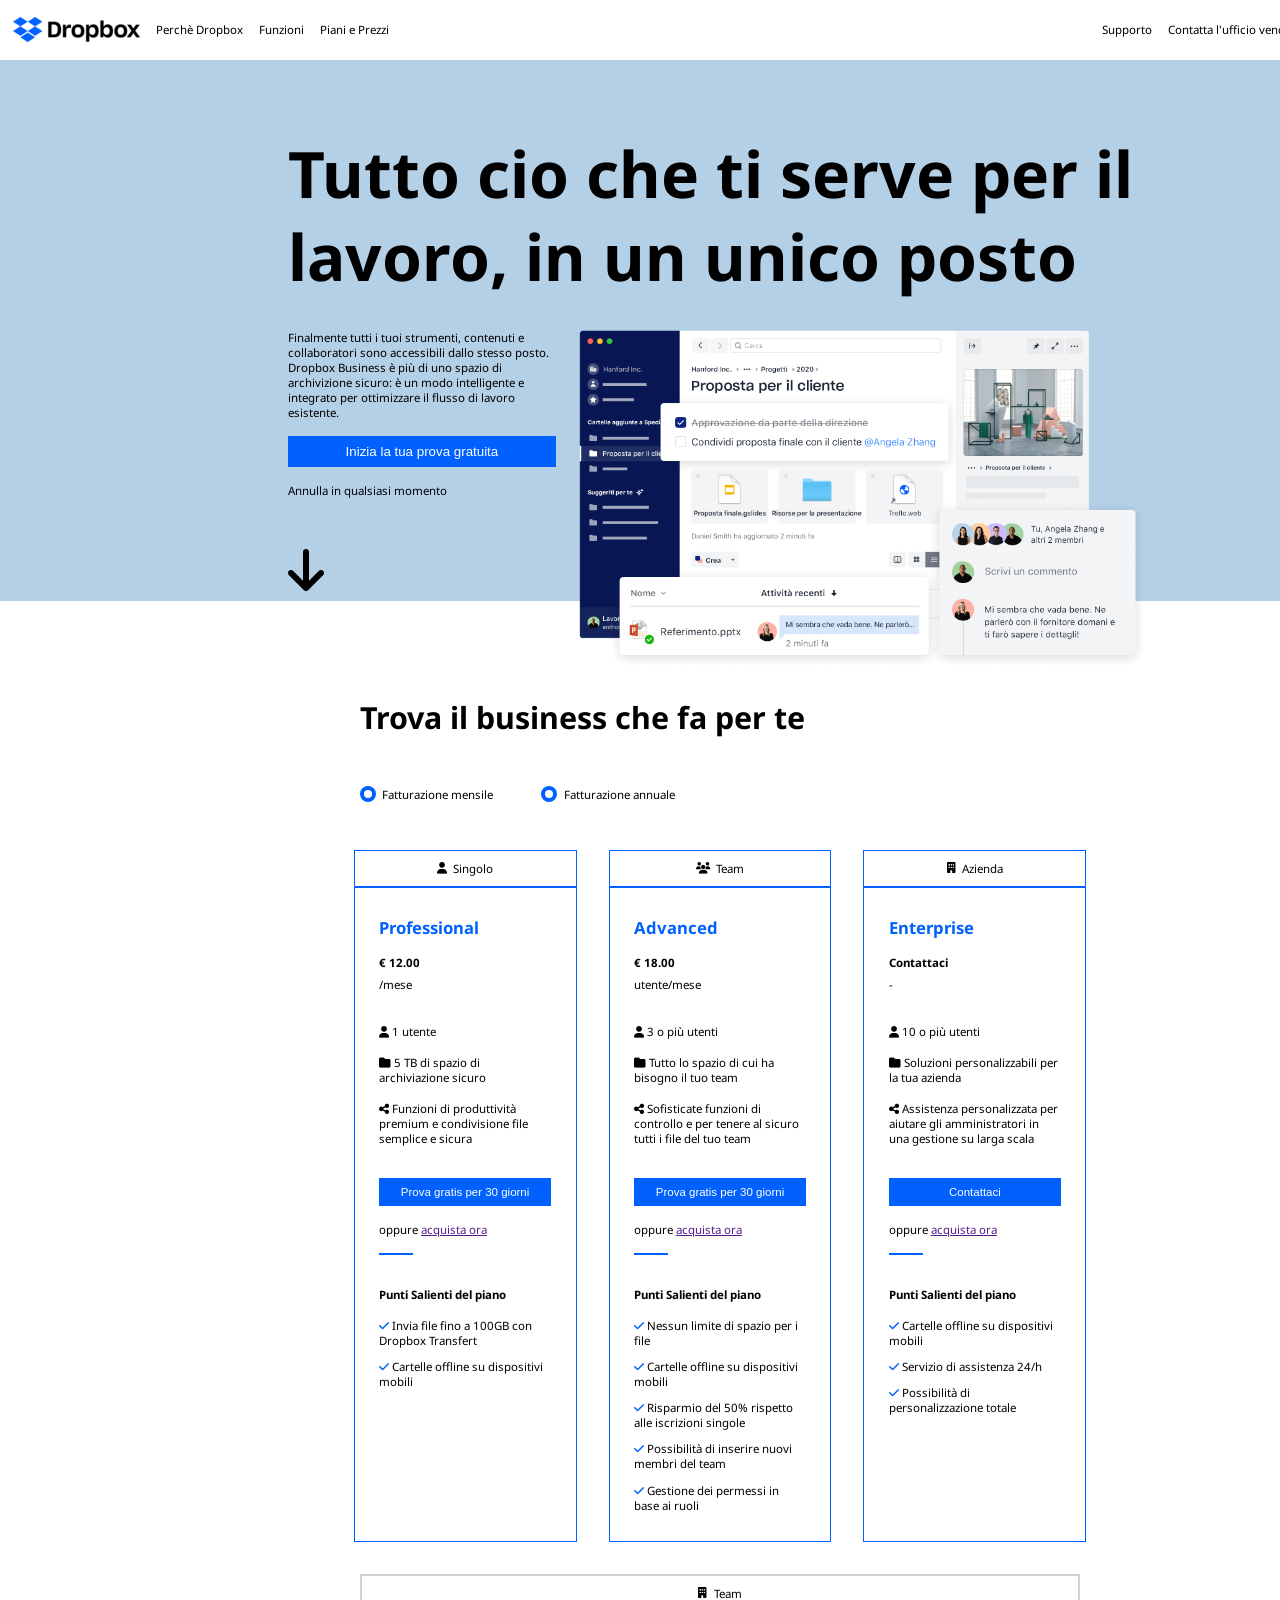
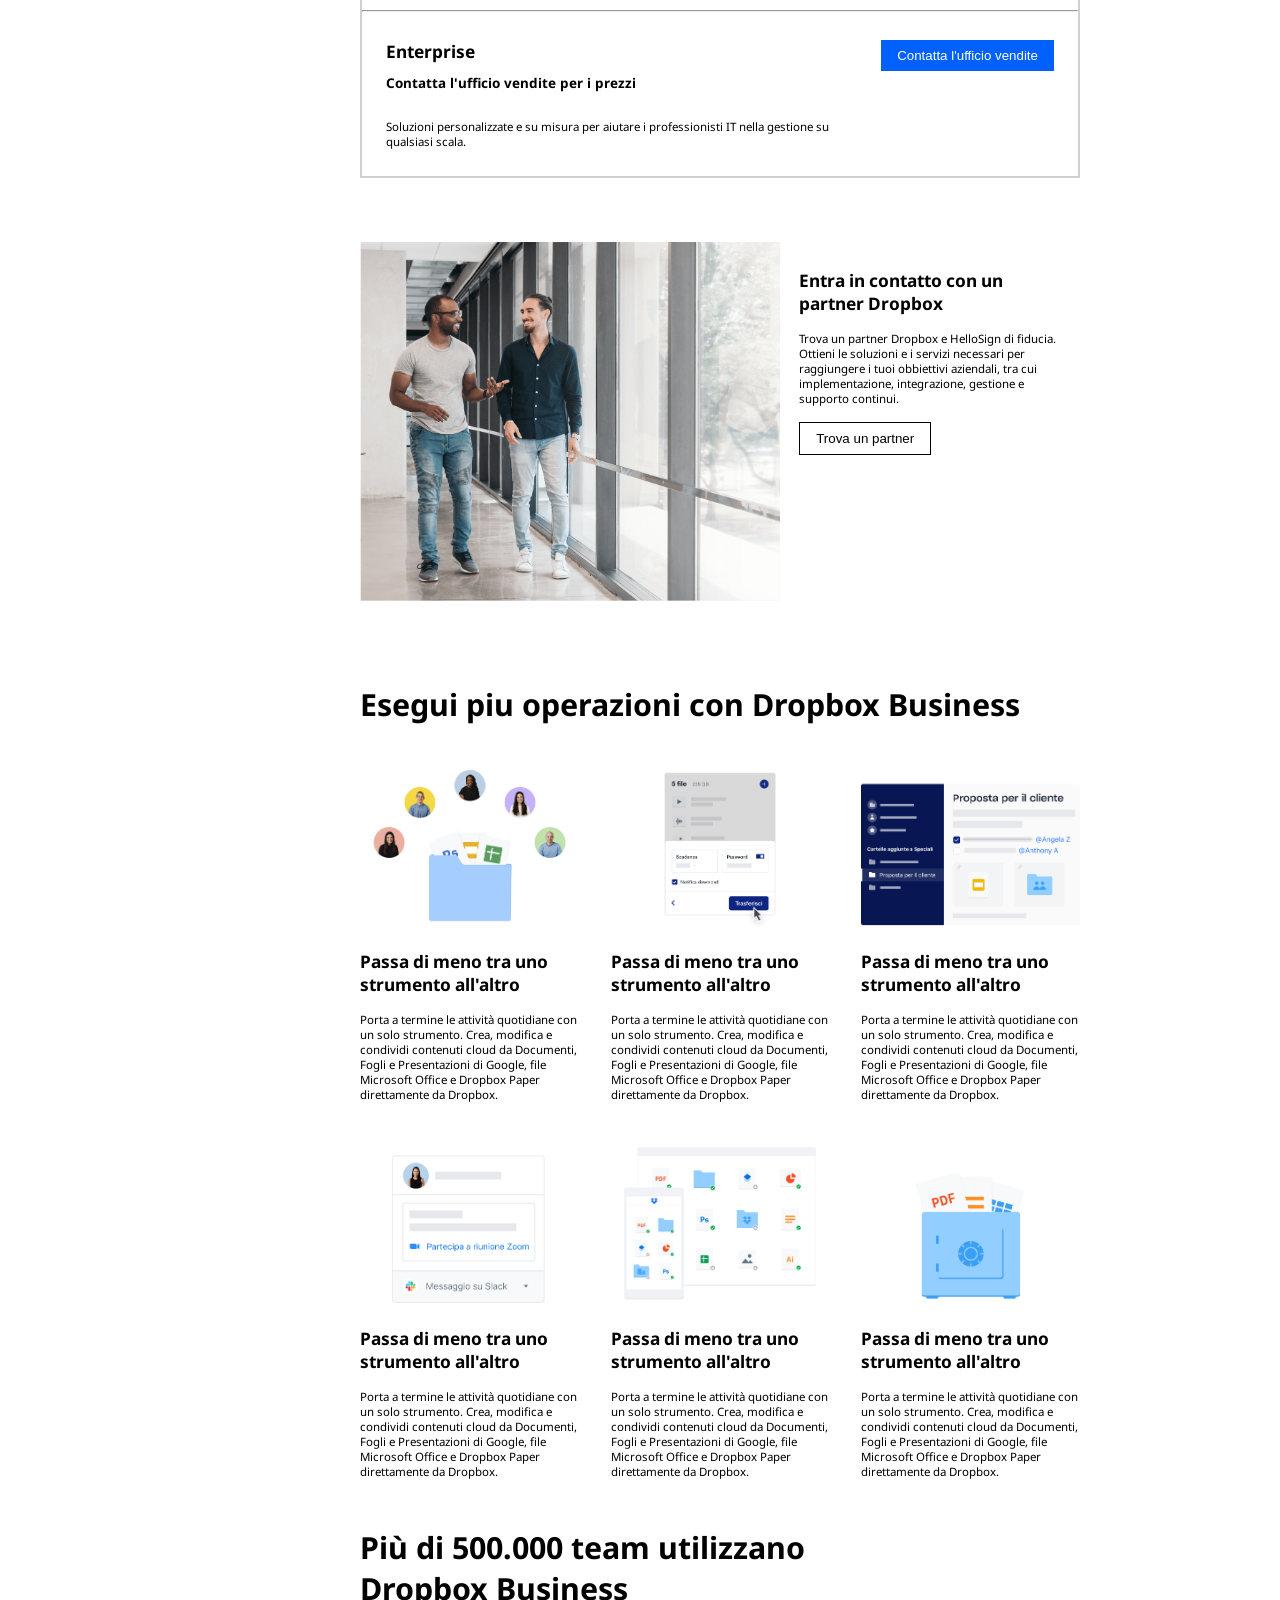
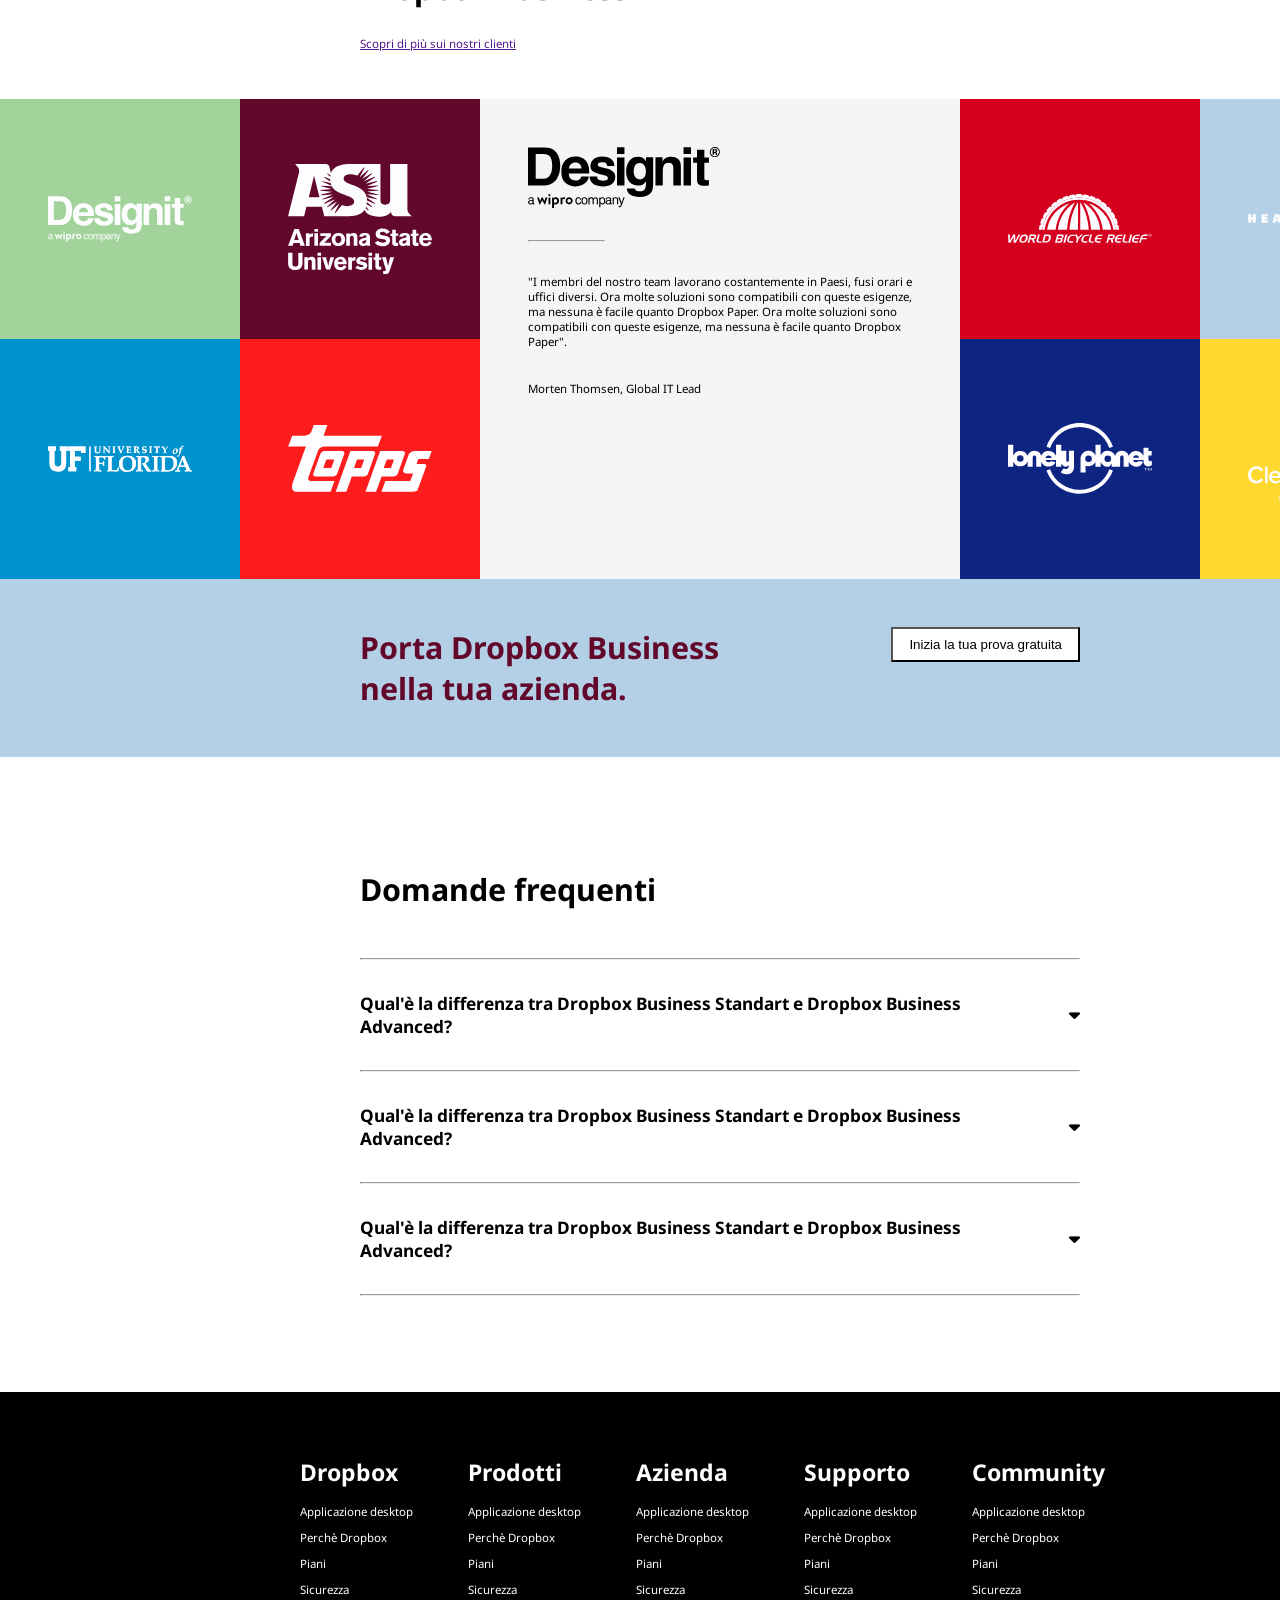
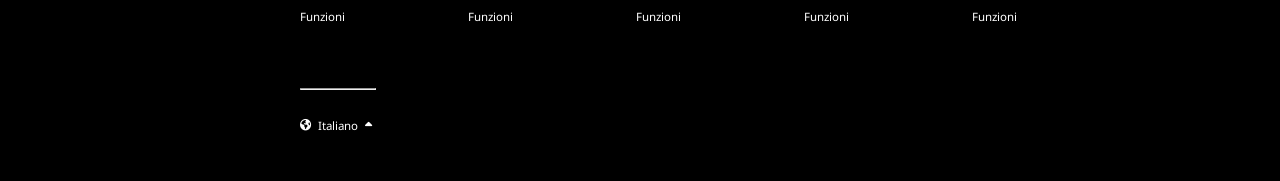
==== commit 93e00b2d: "finish3" ====
--- a/index.html
+++ b/index.html
@@ -189,7 +189,7 @@
                     </div>
                     <div class="col-12 m-t-5">
                         <h1 class="col-12 py-b-1 h1_big">Esegui piu operazioni con Dropbox Business</h1>
-                        <div class="row d-flex flex-row flex-wrap">
+                        <div class="row_operations d-flex flex-row flex-wrap">
                             <div class="card_operations col-4 d-flex flex-column gap-1rem">
                                 <img src="./assets/img/business-feature-switching-tools.png" alt="Business Tools">
                                 <h1>Passa di meno tra uno strumento all'altro</h1>
--- a/css/style.css
+++ b/css/style.css
@@ -199,6 +199,7 @@
     .partner_dropbox{
         padding: 1.7rem 1.2rem;
     }
+    .row_operations{margin: 0 -1rem;}
     .card_operations{ padding: 1rem 1rem; }
     .cube{aspect-ratio:1/1;}
     .cube img{width: 60% ;filter: invert(100%) sepia(100%) saturate(100%) hue-rotate(180deg);}
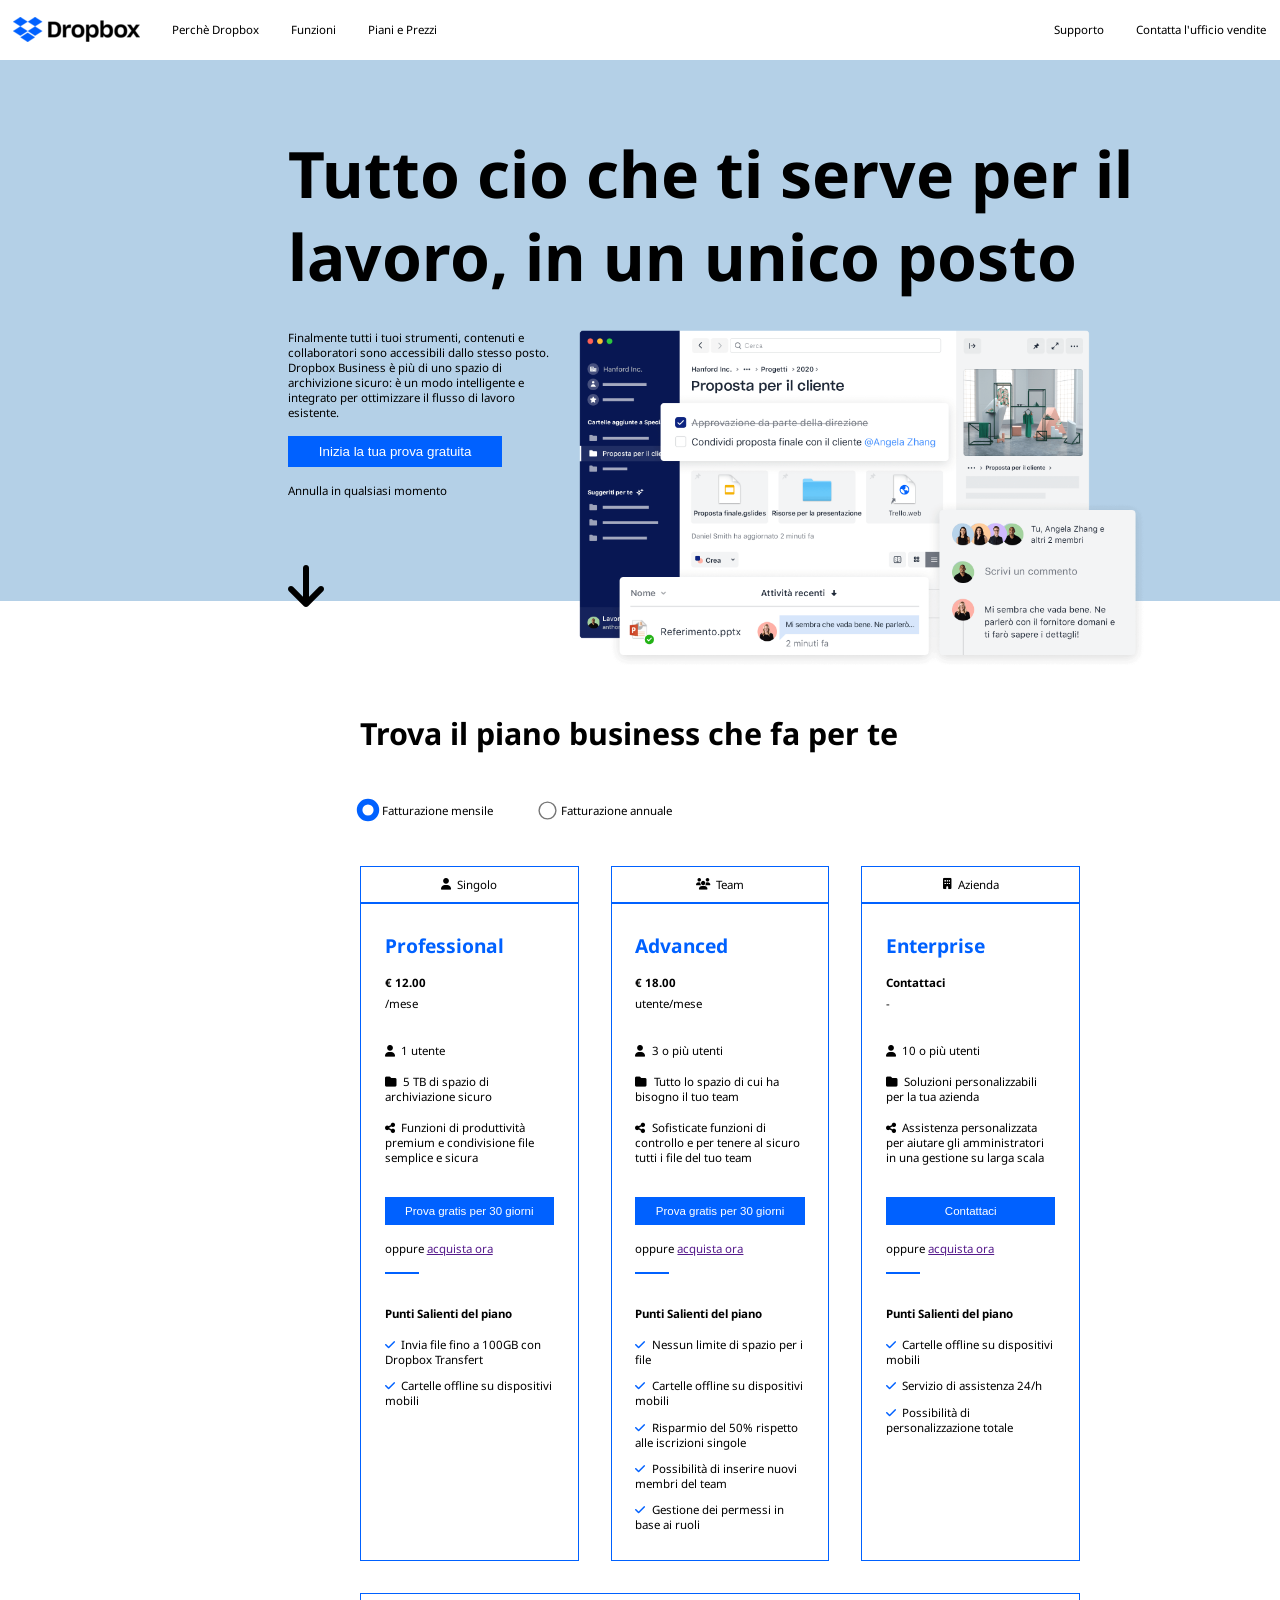
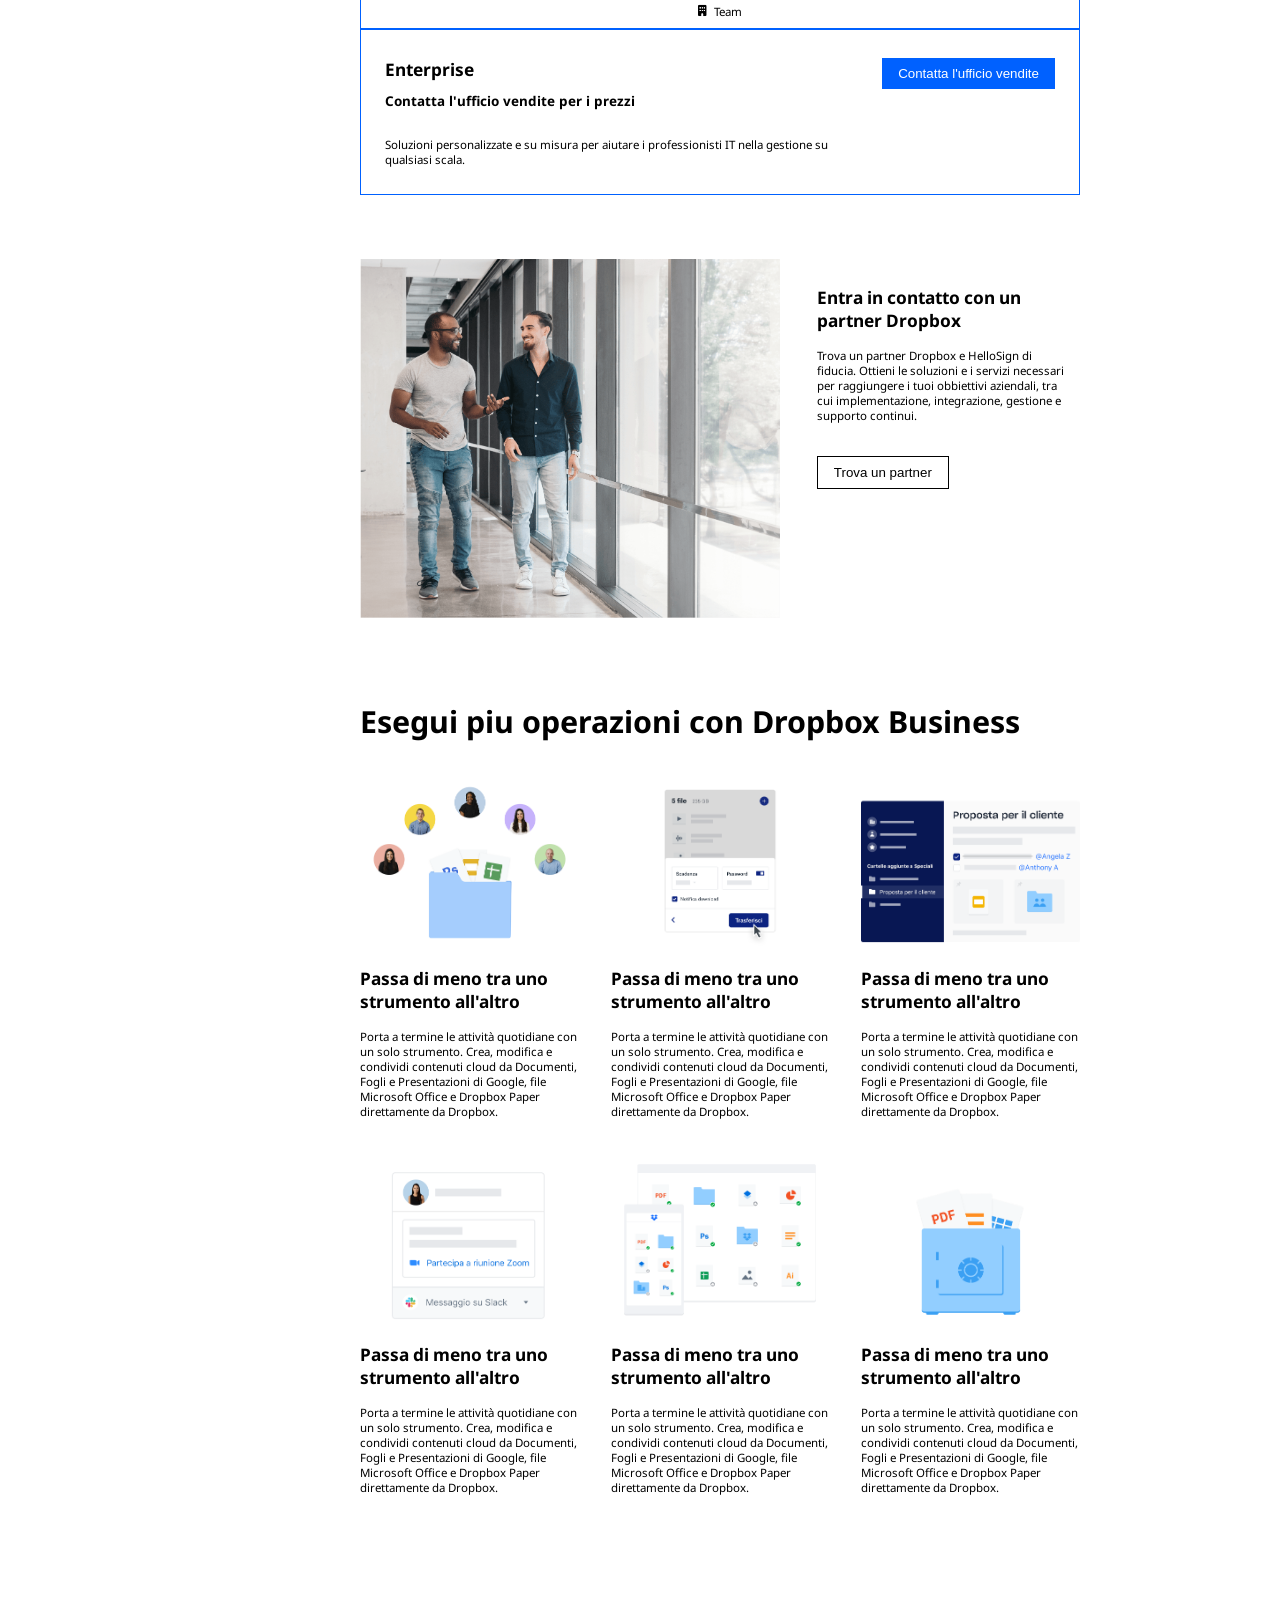
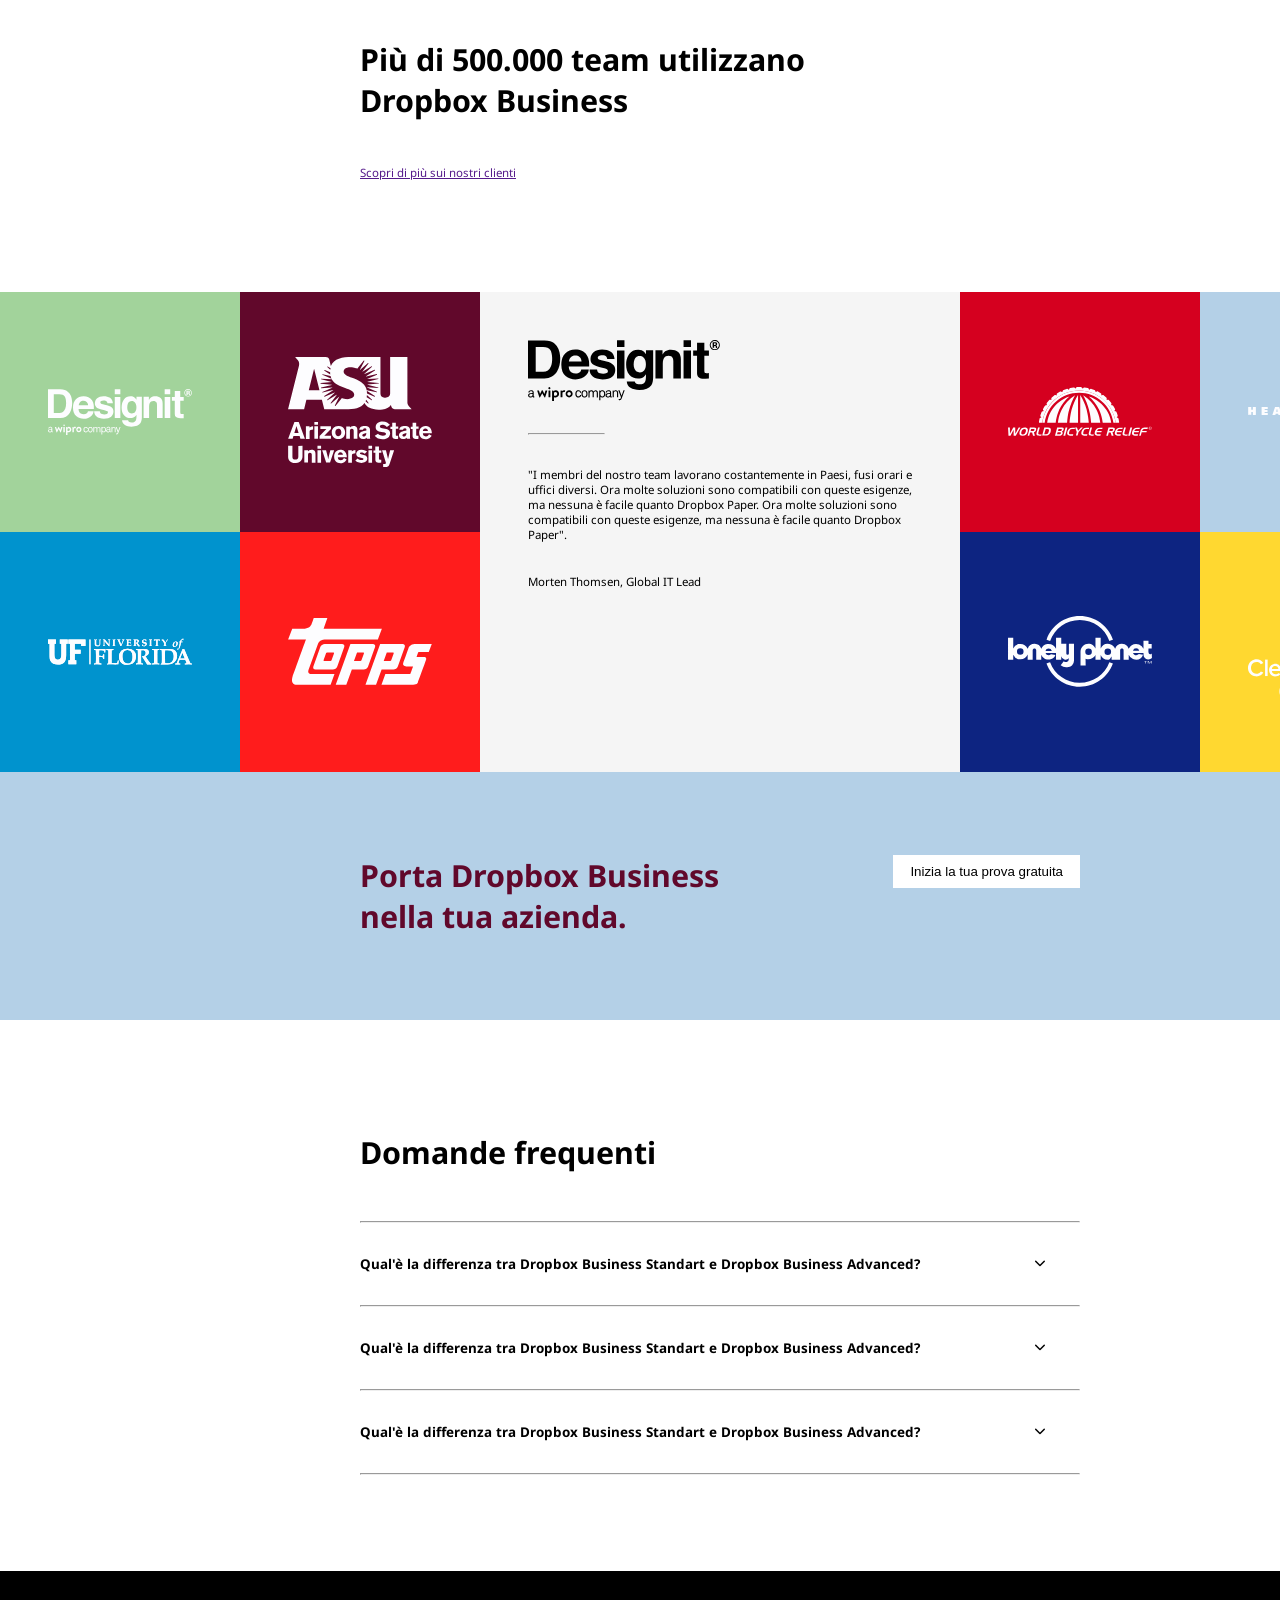
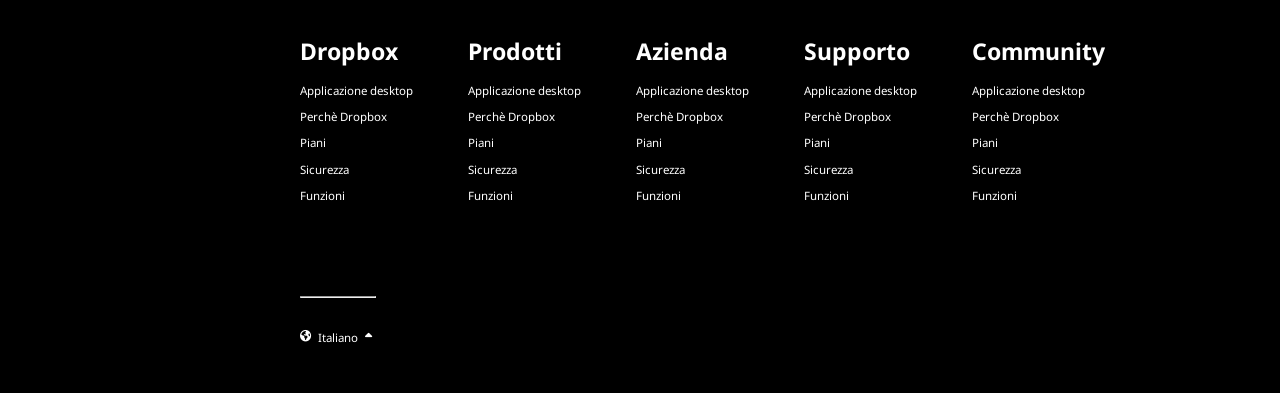
==== commit 04c76a13: "project done" ====
--- a/index.html
+++ b/index.html
@@ -13,13 +13,13 @@
 <body id="debug" class="w-100 font-size">
     <header id="app_header" class="">
         <div class="container d-flex flex-row flex-justify-between py-09ud-08lr">
-            <div class="header_left d-flex flex-center-center gap-1rem">
+            <div class="header_left d-flex flex-center-center gap-2rem">
                 <img src="./assets/img/logo-small.png" alt="logo" class="">
                 <span>Perchè Dropbox</span>
                 <span>Funzioni</span>
                 <span>Piani e Prezzi</span>
             </div>
-            <div class="header_right d-flex flex-center-center gap-1rem">
+            <div class="header_right d-flex flex-center-center gap-2rem">
                 <span>Supporto</span>
                 <span>Contatta l'ufficio vendite</span>
                 <span>accedi</span>
@@ -35,23 +35,23 @@
                     <img src="./assets/img/jumbo.png" alt="Proposta per il cliente" class="img_intro_width img_intro_float">
                     <div class="d-flex flex-column gap-1rem">
                         <p>Finalmente tutti i tuoi strumenti, contenuti e collaboratori sono accessibili dallo stesso posto. Dropbox Business è più di uno spazio di archivizione sicuro: è un modo intelligente e integrato per ottimizzare il flusso di lavoro esistente.</p>
-                        <button class="button">Inizia la tua prova gratuita</button>
+                        <button class="button" style="width:80%;">Inizia la tua prova gratuita</button>
                         <span>Annulla in qualsiasi momento</span>
-                        <i class="fa-solid fa-arrow-down arrow_intro margin-top-2rem"></i>
+                        <i class="fa-solid fa-arrow-down arrow_intro margin-top-2rem" style="position:relative;top:1rem;"></i>
                     </div>
                 </div>
             </div>
         </section>
         <section class="w-50 d-flex flex-justify-start">
-            <div class="w-100 container margin-top-6rem">
-                <h1 class="h1_big">Trova il business che fa per te</h1>
+            <div class="w-100 container margin-top-7rem">
+                <h1 class="h1_big">Trova il piano business che fa per te</h1>
                 <span class="radiobuttons d-flex flex-row gap-3rem margin-top-3rem margin-bottom-3rem">
                     <span class="d-flex flex-center-center gap-04rem">
-                        <input type="radio" name="fatturazione" value="mensile" class="radiobutton">
+                        <input type="radio" name="fatturazione" value="mensile" class="radiobutton" style="transform: scale(1.4);">
                         <span>Fatturazione mensile</span>
                     </span>
                     <span class="d-flex flex-center-center gap-04rem">
-                        <input type="radio" name="fatturazione" value="annuale" class="radiobutton">
+                        <input type="radio" name="fatturazione" value="annuale" class="radiobuttongray" style="transform: scale(1.4);">
                         <span>Fatturazione annuale</span>
                     </span>
                 </span>
@@ -67,23 +67,23 @@
                                     </span>
                                     <hr class="border-1-blue">
                                     <div class="py_card_2sect d-flex flex-column gap-1rem">
-                                        <h1 class="h1_card">Professional</h1>
+                                        <h1 class="h1_card" style="font-size:1.2rem;">Professional</h1>
                                         <div class="price d-flex flex-column gap-04rem">
                                             <span><strong>&euro; 12.00</strong></span>
                                             <span>/mese</span>
                                         </div>
                                         <div class="d-flex flex-column gap-1rem py-tb-1">
-                                            <p><i class="fa-solid fa-user"></i> 1 utente</p>
-                                            <p><i class="fa-solid fa-folder"></i> 5 TB di spazio di archiviazione sicuro</p>
-                                            <p><i class="fa-solid fa-share-nodes"></i> Funzioni di produttività premium e condivisione file semplice e sicura</p>
+                                            <p><i class="fa-solid fa-user" style="padding-right:0.2rem;"></i> 1 utente</p>
+                                            <p><i class="fa-solid fa-folder" style="padding-right:0.2rem;"></i> 5 TB di spazio di archiviazione sicuro</p>
+                                            <p><i class="fa-solid fa-share-nodes" style="padding-right:0.2rem;"></i> Funzioni di produttività premium e condivisione file semplice e sicura</p>
                                         </div>
                                         <button class="button">Prova gratis per 30 giorni</button>
                                         <span>oppure <a href="">acquista ora</a></span>
                                         <hr class="hr_little border-1-blue">
                                         <h3 class="py-t-1">Punti Salienti del piano</h3>
                                         <ul class="list_cards d-flex flex-column gap-07">
-                                            <li><i class="fa-solid fa-check color-blue"></i> Invia file fino a 100GB con Dropbox Transfert</li>
-                                            <li><i class="fa-solid fa-check color-blue"></i> Cartelle offline su dispositivi mobili</li>
+                                            <li><i class="fa-solid fa-check color-blue" style="padding-right:0.2rem;"></i> Invia file fino a 100GB con Dropbox Transfert</li>
+                                            <li><i class="fa-solid fa-check color-blue" style="padding-right:0.2rem;"></i> Cartelle offline su dispositivi mobili</li>
                                         </ul>
                                     </div>
                                 </div>
@@ -98,26 +98,26 @@
                                     </span>
                                     <hr class="border-1-blue">
                                     <div class="py_card_2sect d-flex flex-column gap-1rem">
-                                        <h1 class="h1_card">Advanced</h1>
+                                        <h1 class="h1_card" style="font-size:1.2rem;">Advanced</h1>
                                         <div class="price d-flex flex-column gap-04rem">
                                             <span><strong>&euro; 18.00</strong></span>
                                             <span>utente/mese</span>
                                         </div>
                                         <div class="d-flex flex-column gap-1rem py-tb-1">
-                                            <p><i class="fa-solid fa-user"></i> 3 o più utenti</p>
-                                            <p><i class="fa-solid fa-folder"></i> Tutto lo spazio di cui ha bisogno il tuo team</p>
-                                            <p><i class="fa-solid fa-share-nodes"></i> Sofisticate funzioni di controllo e per tenere al sicuro tutti i file del tuo team</p>
+                                            <p><i class="fa-solid fa-user" style="padding-right:0.2rem;"></i> 3 o più utenti</p>
+                                            <p><i class="fa-solid fa-folder" style="padding-right:0.2rem;"></i> Tutto lo spazio di cui ha bisogno il tuo team</p>
+                                            <p><i class="fa-solid fa-share-nodes" style="padding-right:0.2rem;"></i> Sofisticate funzioni di controllo e per tenere al sicuro tutti i file del tuo team</p>
                                         </div>
                                         <button class="button">Prova gratis per 30 giorni</button>
                                         <span>oppure <a href="">acquista ora</a></span>
                                         <hr class="hr_little border-1-blue">
                                         <h3 class="py-t-1">Punti Salienti del piano</h3>
                                         <ul class="list_cards d-flex flex-column gap-07">
-                                            <li><i class="fa-solid fa-check color-blue"></i> Nessun limite di spazio per i file</li>
-                                            <li><i class="fa-solid fa-check color-blue"></i> Cartelle offline su dispositivi mobili</li>
-                                            <li><i class="fa-solid fa-check color-blue"></i> Risparmio del 50% rispetto alle iscrizioni singole</li>
-                                            <li><i class="fa-solid fa-check color-blue"></i> Possibilità di inserire nuovi membri del team</li>
-                                            <li><i class="fa-solid fa-check color-blue"></i> Gestione dei permessi in base ai ruoli</li>
+                                            <li><i class="fa-solid fa-check color-blue" style="padding-right:0.2rem;"></i> Nessun limite di spazio per i file</li>
+                                            <li><i class="fa-solid fa-check color-blue" style="padding-right:0.2rem;"></i> Cartelle offline su dispositivi mobili</li>
+                                            <li><i class="fa-solid fa-check color-blue" style="padding-right:0.2rem;"></i> Risparmio del 50% rispetto alle iscrizioni singole</li>
+                                            <li><i class="fa-solid fa-check color-blue" style="padding-right:0.2rem;"></i> Possibilità di inserire nuovi membri del team</li>
+                                            <li><i class="fa-solid fa-check color-blue" style="padding-right:0.2rem;"></i> Gestione dei permessi in base ai ruoli</li>
                                         </ul>
                                     </div>
                                 </div>
@@ -132,24 +132,24 @@
                                     </span>
                                     <hr class="border-1-blue">
                                     <div class="py_card_2sect d-flex flex-column gap-1rem">
-                                        <h1 class="h1_card">Enterprise</h1>
+                                        <h1 class="h1_card" style="font-size:1.2rem;">Enterprise</h1>
                                         <div class="price d-flex flex-column gap-04rem">
                                             <span><strong>Contattaci</strong></span>
                                             <span>-</span>
                                         </div>
                                         <div class="d-flex flex-column gap-1rem py-tb-1">
-                                            <p><i class="fa-solid fa-user"></i> 10 o più utenti</p>
-                                            <p><i class="fa-solid fa-folder"></i> Soluzioni personalizzabili per la tua azienda</p>
-                                            <p><i class="fa-solid fa-share-nodes"></i> Assistenza personalizzata per aiutare gli amministratori in una gestione su larga scala</p>
+                                            <p><i class="fa-solid fa-user" style="padding-right:0.2rem;"></i> 10 o più utenti</p>
+                                            <p><i class="fa-solid fa-folder" style="padding-right:0.2rem;"></i> Soluzioni personalizzabili per la tua azienda</p>
+                                            <p><i class="fa-solid fa-share-nodes" style="padding-right:0.2rem;"></i> Assistenza personalizzata per aiutare gli amministratori in una gestione su larga scala</p>
                                         </div>
                                         <button class="button">Contattaci</button>
                                         <span>oppure <a href="">acquista ora</a></span>
                                         <hr class="hr_little border-1-blue">
                                         <h3 class="py-t-1">Punti Salienti del piano</h3>
                                         <ul class="list_cards d-flex flex-column gap-07">
-                                            <li><i class="fa-solid fa-check color-blue"></i> Cartelle offline su dispositivi mobili</li>
-                                            <li><i class="fa-solid fa-check color-blue"></i> Servizio di assistenza 24/h</li>
-                                            <li><i class="fa-solid fa-check color-blue"></i> Possibilità di personalizzazione totale</li>
+                                            <li><i class="fa-solid fa-check color-blue" style="padding-right:0.2rem;"></i> Cartelle offline su dispositivi mobili</li>
+                                            <li><i class="fa-solid fa-check color-blue" style="padding-right:0.2rem;"></i> Servizio di assistenza 24/h</li>
+                                            <li><i class="fa-solid fa-check color-blue" style="padding-right:0.2rem;"></i> Possibilità di personalizzazione totale</li>
                                         </ul>
                                     </div>
                                 </div>
@@ -159,12 +159,12 @@
                 </div>
 
                 <div class="container margin-top-2rem">
-                    <div class="col-12 d-flex flex-column border-1-gray">
+                    <div class="col-12 d-flex flex-column border-1-blue">
                         <span class="d-flex flex-center-center gap-04rem py-06-ud">
                             <i class="fa-solid fa-building"></i>
                             <span>Team</span>
                         </span>
-                        <hr>
+                        <hr class="border-1-blue">
                         <div class="d-flex flex-row py-tb-1_7">
                             <div class="col-8 d-flex flex-column gap-07 py-l-1_5">
                                 <h1>Enterprise</h1>
@@ -184,7 +184,7 @@
                         <div class="col-5 partner_dropbox d-flex flex-column gap-1rem">
                             <h1>Entra in contatto con un partner Dropbox</h1>
                             <p>Trova un partner Dropbox e HelloSign di fiducia. Ottieni le soluzioni e i servizi necessari per raggiungere i tuoi obbiettivi aziendali, tra cui implementazione, integrazione, gestione e supporto continui.</p>
-                            <span><button class="button2">Trova un partner</button></span>
+                            <span style="margin-top: 1.03rem;"><button class="button2">Trova un partner</button></span>
                         </div>
                     </div>
                     <div class="col-12 m-t-5">
@@ -234,8 +234,8 @@
                             </div>
                         </div>
                     </div>
-                    <div class="col-8 margin-top-2rem margin-bottom-3rem d-flex flex-column gap-07">
-                        <h1 class="h1_big py-b-1">Più di 500.000 team utilizzano Dropbox Business</h1>
+                    <div class="col-8 d-flex flex-column gap-07" style="margin: 8rem 0rem 7rem 0rem;">
+                        <h1 class="h1_big " style="padding-bottom:2rem;">Più di 500.000 team utilizzano Dropbox Business</h1>
                         <a href="">Scopri di più sui nostri clienti</a>
                     </div>
                 </div>
@@ -283,7 +283,7 @@
                 </div>
             </div>
         </section>
-        <section class="w-100 bg-azure d-flex flex-center-center py-tb-3">
+        <section class="w-100 bg-azure d-flex flex-center-center py-tb-x">
             <div class="container col-12 d-flex flex-row flex-justify-center flex-wrap">
                 <h1 class="h1_big col-3 c-brown">Porta Dropbox Business nella tua azienda.</h1>
                 <div class="col-3 position-relative"><button class="button3 position-absolute right">Inizia la tua prova gratuita</button></div>
@@ -293,11 +293,11 @@
             <div class="col-6 m-t-7 m-b-6 d-flex flex-column gap-2rem">
                 <h1 class="h1_big py-b-1">Domande frequenti</h1>
                 <hr>
-                <span class="d-flex flex-row flex-align-center gap-2rem"><h1>Qual'è la differenza tra Dropbox Business Standart e Dropbox Business Advanced?</h1><i class="fa-solid fa-caret-down arrow_FAQ"></i></span>
+                <span class="" style="display:flex;flex-direction:row;align-items:center;justify-content:space-between;"><h3>Qual'è la differenza tra Dropbox Business Standart e Dropbox Business Advanced?</h3><i class="fa-solid fa-chevron-down" style="padding-right: 2.1rem;"></i></span>
                 <hr>
-                <span class="d-flex flex-row flex-align-center gap-2rem"><h1>Qual'è la differenza tra Dropbox Business Standart e Dropbox Business Advanced?</h1><i class="fa-solid fa-caret-down arrow_FAQ"></i></span>
+                <span style="display:flex;flex-direction:row;align-items:center;justify-content:space-between;"><h3>Qual'è la differenza tra Dropbox Business Standart e Dropbox Business Advanced?</h3><i class="fa-solid fa-chevron-down" style="padding-right: 2.1rem;"></i></span>
                 <hr>
-                <span class="d-flex flex-row flex-align-center gap-2rem"><h1>Qual'è la differenza tra Dropbox Business Standart e Dropbox Business Advanced?</h1><i class="fa-solid fa-caret-down arrow_FAQ"></i></span>
+                <span style="display:flex;flex-direction:row;align-items:center;justify-content:space-between;"><h3>Qual'è la differenza tra Dropbox Business Standart e Dropbox Business Advanced?</h3><i class="fa-solid fa-chevron-down" style="padding-right: 2.1rem;"></i></span>
                 <hr>
             </div>
         </section>
@@ -356,8 +356,8 @@
                     </ul>
                 </div>
             </div>
-            <div class="col-7 py-b-3">
-                <hr class="hr_little_footer m-b-1_8">
+            <div class="col-7 " style="padding: 1.8rem 0 3rem 0;">
+                <hr class="hr_little_footer " style="margin-bottom: 2rem;">
                 <span class="d-flex flex-align-center d-flex flex-row gap-04rem">
                     <i class="fa-solid fa-earth-americas"></i>
                     <span>Italiano</span>
--- a/css/style.css
+++ b/css/style.css
@@ -112,13 +112,14 @@
 .margin-top-4rem{margin-top: 4rem;}
 .m-t-5{margin-top: 5rem;}
 .margin-top-6rem{margin-top: 6rem;}
+.margin-top-7rem{margin-top: 7rem;}
 .m-t-7{margin-top: 7rem;}
 .margin-test{margin: 0 -1rem;}
 .m-b-1{margin-bottom: 1rem;}
 .m-b-1_8{margin-bottom: 1.8rem;}
 .margin-bottom-3rem{margin-bottom: 3rem;}
 .m-b-6{margin-bottom: 6rem;}
-.m--1lr{ margin: 0rem -1.4rem;}
+.m--1lr{ margin: 0rem -1.01rem;}
 
 .py-09ud-08lr{
     padding: 0.9rem 0.8rem;
@@ -129,6 +130,7 @@
 .py-06-ud{padding: 0.6rem 0rem;}
 .py-tb-1_7{padding: 1.7rem 0;}
 .py-tb-3{padding: 3rem 0rem;}
+.py-tb-x{padding: 5.2rem 0rem;}
 .py-l-1_5{padding: 0 0 0 1.5rem;}
 
 .py-tb-1{padding: 1rem 0rem 1rem 0rem;}
@@ -156,6 +158,7 @@
     padding: 0.5rem 1rem;
 }
 .button3{
+    border: 1px white solid;
     color: var(--black);
     background-color: var(--white);
     padding: 0.5rem 1rem;
@@ -182,7 +185,8 @@
         hr{background-color: var(--blue-strong);}
 
     }
-    .radiobutton{border:2px solid var(--blue-strong)}
+    .radiobutton{border:1px solid var(--blue-strong)}
+    .radiobuttongray{border: 1px solid gray;}
     input[type="radio"].radiobutton{
         appearance: none;
         width: 1rem;
@@ -197,7 +201,7 @@
     .hr_little{width: 20%;}
     /* //finish cards */
     .partner_dropbox{
-        padding: 1.7rem 1.2rem;
+        padding: 1.7rem 0.8rem 1.7rem 2.3rem;
     }
     .row_operations{margin: 0 -1rem;}
     .card_operations{ padding: 1rem 1rem; }
